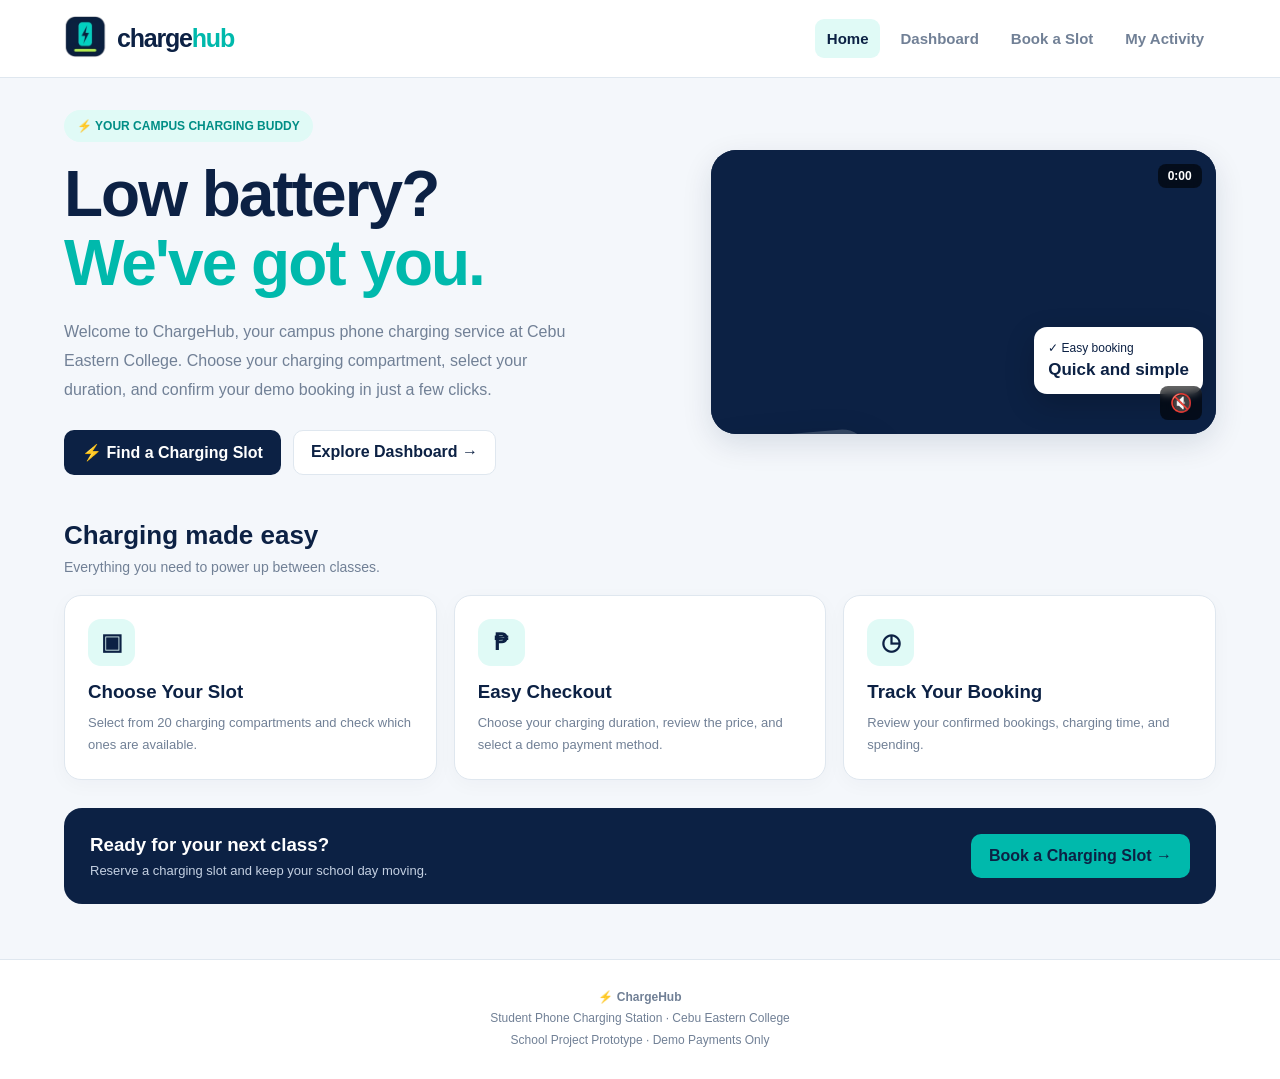
==== index.html @ f7d7fe7c "Update index.html" ====
<!DOCTYPE html>
<html lang="en">
<head>
<meta charset="UTF-8">
<meta name="viewport" content="width=device-width, initial-scale=1.0">
<title>ChargeHub | CEC</title>
<link rel="icon" type="img/png" href="charghub-logo.png">
<link rel="stylesheet" href="style.css">

</head>

<body>


<audio id="joyfulMusic" loop preload="auto">
    <source src="" type="audio/mp3">
 
</audio>

<header>
    <div class="brand">
        <div class="logo-icon">
             <img src="chargehub-logo-final-removebg-preview.png" alt="ChargeHub logo" class="logo-img">
        </div>
        <div class="brand-name">charge<span>hub</span></div>
    </div>

    <nav>
        <button class="active" onclick="showPage('home', this)">Home</button>
        <button onclick="showPage('dashboard', this)">Dashboard</button>
        <button onclick="showPage('booking', this)">Book a Slot</button>
        <button onclick="showPage('history', this)">My Activity</button>
    </nav>
</header>

<main>

<!-- HOME PAGE -->

<section id="home" class="page active">
    <div class="hero">
        <div>
            <div class="eyebrow">⚡ YOUR CAMPUS CHARGING BUDDY</div>

            <h1>Low battery?<br><span>We've got you.</span></h1>

            <p>
                Welcome to ChargeHub, your campus phone charging service
                at Cebu Eastern College. Choose your charging compartment,
                select your duration, and confirm your demo booking
                in just a few clicks.
            </p>

            <div class="hero-actions">
                <button class="primary" onclick="showPage('booking')">
                    ⚡ Find a Charging Slot
                </button>

                <button class="secondary" onclick="showPage('dashboard')">
                    Explore Dashboard →
                </button>
            </div>
        </div>

        <div class="hero-art hero-video">
            <video id="chargeHubAd"
             autoplay
             muted
             loop
             playsinline
             preload="metadata">
            <source src="chargehub-ads.mp4"
                type="video/mp4">
                Your browser does not support video.
            </video>

            <!-- Upper Right Timer -->
            <div class="ad-timer" id="adTimer">0:00</div>

            <!-- Ad Style Lower-Right Mute/Unmute Control Only -->
            <div class="ad-mute-container">
                <button type="button" id="musicToggle" aria-label="Mute or Unmute">
                🔇
                </button>
            </div>

            <div class="phone">
                <div class="phone-top">
                    <span>9:41</span>
                    <span>● ● ●</span>
                </div>

                <div class="battery">
                    <div class="battery-fill"></div>
                    <div class="bolt">ϟ</div>
                </div>

                <strong>78%</strong>
                <small>Powering your day</small>
            </div>

            <div class="float-card float-two">
                ✓ Easy booking
                <strong>Quick and simple</strong>
            </div>
        </div>
    </div>

    <div class="section-heading">
        <h2>Charging made easy</h2>
        <p>Everything you need to power up between classes.</p>
    </div>

    <div class="cards">
        <div class="card">
            <div class="card-icon">▣</div>
            <h3>Choose Your Slot</h3>
            <p>Select from 20 charging compartments and check which ones are available.</p>
        </div>

        <div class="card">
            <div class="card-icon">₱</div>
            <h3>Easy Checkout</h3>
            <p>Choose your charging duration, review the price, and select a demo payment method.</p>
        </div>

        <div class="card">
            <div class="card-icon">◷</div>
            <h3>Track Your Booking</h3>
            <p>Review your confirmed bookings, charging time, and spending.</p>
        </div>
    </div>

    <div class="promo">
        <div>
            <h3>Ready for your next class?</h3>
            <p>Reserve a charging slot and keep your school day moving.</p>
        </div>

        <button class="primary" onclick="showPage('booking')">
            Book a Charging Slot →
        </button>
    </div>
</section>

<!-- DASHBOARD -->

<section id="dashboard" class="page">
    <div class="page-heading">
        <div>
            <h1>Student Dashboard</h1>
            <p>Welcome to ChargeHub! Manage your campus charging sessions here.</p>
        </div>

        <button class="primary" onclick="showPage('booking')">
            ⚡ Book a Slot
        </button>
    </div>

    <div class="promo" style="margin-top:0;margin-bottom:25px">
        <div>
            <h2>Keep your phone powered up!</h2>
            <p>Choose an available charging compartment and book your session.</p>
        </div>

        <button class="primary" onclick="showPage('booking')">
            Find a Slot →
        </button>
    </div>

    <div class="stats">
        <div class="stat">
            <div class="stat-label">Total Bookings</div>
            <div class="stat-number" id="statBookings">0</div>
            <div class="stat-note">Your confirmed sessions</div>
        </div>

        <div class="stat">
            <div class="stat-label">Total Charging Time</div>
            <div class="stat-number" id="statTime">0 min</div>
            <div class="stat-note">Across your bookings</div>
        </div>

        <div class="stat">
            <div class="stat-label">Total Spending</div>
            <div class="stat-number" id="statSpent">₱0</div>
            <div class="stat-note">Transactions</div>
        </div>

        <div class="stat">
            <div class="stat-label">Available Slots</div>
            <div class="stat-number" id="statAvailable">20/20</div>
            <div class="stat-note">Charging station status</div>
        </div>
    </div>

    <div class="dashboard-grid">
        <div class="panel">
            <div class="panel-heading">
                <h3>Charging Station Overview</h3>
                <span>CEC · 20 Compartments</span>
            </div>

            <p style="font-size:12px;color:var(--muted);margin-bottom:16px">
                Select an available compartment to start a booking.
            </p>

            <div class="slots" id="dashboardSlots"></div>

            <p class="notice">
                Turquoise indicates your selected slot. Orange indicates a slot already booked in this demo.
            </p>

            <button class="primary full"
                    style="margin-top:18px"
                    onclick="showPage('booking')">
                Choose a Charging Slot →
            </button>
        </div>

        <div>
            <div class="panel">
                <div class="panel-heading">
                    <h3>Recent Activity</h3>
                    <button class="secondary" onclick="showPage('history')">
                        View All
                    </button>
                </div>

                <div id="recentActivity"></div>
            </div>

            <div class="panel">
                <div class="panel-heading">
                    <h3>Quick Actions</h3>
                </div>

                <button class="primary full" onclick="showPage('booking')">
                    ⚡ Book a Charging Slot
                </button>

                <button class="secondary full"
                        style="margin-top:10px"
                        onclick="showPage('history')">
                    ◷ View Booking History
                </button>

                <div style="margin-top:20px;padding:15px;background:var(--turquoise-light);border-radius:12px">
                    <strong style="font-size:13px">Charging Rates</strong>
                    <p style="font-size:12px;line-height:1.8;margin-top:8px">
                        30 minutes — ₱10<br>
                        1 hour — ₱20<br>
                        2 hours — ₱30
                    </p>
                </div>

                <p class="notice">
                    All payments are demonstrations only. No real money is collected.
                </p>
            </div>
        </div>
    </div>
</section>

<!-- BOOKING PAGE -->

<section id="booking" class="page">
    <div class="page-heading">
        <div>
            <h1>Book a Charging Slot ⚡</h1>
            <p>Choose one of the 20 compartments and your preferred duration.</p>
        </div>

        <button class="secondary" onclick="showPage('dashboard')">
            ← Dashboard
        </button>
    </div>

    <div class="dashboard-grid">
        <div class="panel">
            <div class="panel-heading">
                <h3>Charging Compartments</h3>
                <span id="bookingSlotCount">20 available</span>
            </div>

            <div class="slots" id="bookingSlots"></div>

            <p class="notice">
                Turquoise means selected. Orange means already booked.
                Select any available compartment to continue.
            </p>
        </div>

        <div class="panel">
            <div class="panel-heading">
                <h3>Your Booking</h3>
                <span class="pill">Review</span>
            </div>

            <div class="form-field">
                <label for="bookingSlot">Selected Compartment</label>
                <select id="bookingSlot" onchange="selectSlot(this.value)"></select>
            </div>

            <div class="form-field">
                <label for="bookingDuration">Charging Duration</label>
                <select id="bookingDuration" onchange="updatePrice()">
                    <option value="30">30 minutes - ₱10</option>
                    <option value="60" selected>1 hour - ₱20</option>
                    <option value="120">2 hours - ₱30</option>
                </select>
            </div>

            <div class="form-field">
                <label for="bookingPayment">Payment Method</label>
                <select id="bookingPayment">
                    <option>GCash</option>
                    <option>Maya</option>
                    <option>Pay at Station/ Cash</option>
                </select>
            </div>

            <div class="price-line">
                <span>Total Price</span>
                <strong id="bookingPrice">₱20</strong>
            </div>

            <button class="primary full" id="confirmButton"
                    onclick="confirmBooking()">
                Confirm Booking →
            </button>

            <p class="notice">
                This is a school project prototype. No real payment or actual hardware reservation is processed.
            </p>
        </div>
    </div>
</section>

<!-- MY ACTIVITY -->

<section id="history" class="page">
    <div class="page-heading">
        <div>
            <h1>My Activity</h1>
            <p>Review your ChargeHub booking history.</p>
        </div>

        <button class="primary" onclick="showPage('booking')">
            + Book Again
        </button>
    </div>

    <div class="panel">
        <div class="panel-heading">
            <h3>Session History</h3>
            <span id="historyCount">0 bookings</span>
        </div>

        <div class="history-row history-header">
            <span>SESSION</span>
            <span>DATE</span>
            <span>AMOUNT</span>
            <span>STATUS</span>
        </div>

        <div id="historyRows"></div>

        <p class="notice">
            Bookings are stored only while this page remains open. Refreshing the page resets the demo.
        </p>
    </div>
</section>

</main>

<footer>
    <strong>⚡ ChargeHub</strong><br>
    Student Phone Charging Station · Cebu Eastern College<br>
    School Project Prototype · Demo Payments Only
</footer>

<div class="toast" id="toast" role="status" aria-live="polite"></div>

<script>
/* PRICING */

const TOTAL_SLOTS = 20;

const prices = {
    30: 10,
    60: 20,
    120: 30
};

let selectedSlot = "CH-01";
let occupied = new Set();
let bookings = [];
let toastTimer;

/* NAVIGATION */

function showPage(page, button) {
    document.querySelectorAll(".page").forEach(section => {
        section.classList.remove("active");
    });

    document.getElementById(page).classList.add("active");

    document.querySelectorAll("nav button").forEach(item => {
        item.classList.remove("active");
    });

    if (button) {
        button.classList.add("active");
    } else {
        const navButton = [...document.querySelectorAll("nav button")]
            .find(item => {
                const text = item.textContent.trim().toLowerCase();

                return (
                    (page === "home" && text === "home") ||
                    (page === "dashboard" && text === "dashboard") ||
                    (page === "booking" && text === "book a slot") ||
                    (page === "history" && text === "my activity")
                );
            });

        if (navButton) navButton.classList.add("active");
    }

    renderData();

    window.scrollTo({
        top: 0,
        behavior: "smooth"
    });
}

/* NOTIFICATION */

function notify(message) {
    const toast = document.getElementById("toast");

    toast.textContent = message;
    toast.classList.add("show");

    clearTimeout(toastTimer);

    toastTimer = setTimeout(() => {
        toast.classList.remove("show");
    }, 3000);
}

/* SLOT FUNCTIONS */

function getSlotId(number) {
    return "CH-" + String(number).padStart(2, "0");
}

function renderSlots(containerId) {
    const container = document.getElementById(containerId);
    container.innerHTML = "";

    for (let i = 1; i <= TOTAL_SLOTS; i++) {
        const id = getSlotId(i);
        const busy = occupied.has(id);

        const button = document.createElement("button");
        button.type = "button";
        button.className = "slot";

        if (busy) {
            button.classList.add("busy");
        } else if (id === selectedSlot) {
            button.classList.add("selected");
        } else {
            button.classList.add("available");
        }

        button.disabled = busy;

        button.innerHTML = `
            <span style="font-size:22px">▣</span>
            <strong>${id}</strong>
            <small>
                <span class="dot">●</span>
                ${busy ? "Occupied" : "Available"}
            </small>
        `;

        if (!busy) {
            button.addEventListener("click", () => selectSlot(id));
        }

        container.appendChild(button);
    }
}

function updateSlotOptions() {
    const select = document.getElementById("bookingSlot");
    select.innerHTML = "";

    for (let i = 1; i <= TOTAL_SLOTS; i++) {
        const id = getSlotId(i);

        if (!occupied.has(id)) {
            const option = document.createElement("option");
            option.value = id;
            option.textContent = id + " - Available";
            select.appendChild(option);
        }
    }

    if (selectedSlot && !occupied.has(selectedSlot)) {
        select.value = selectedSlot;
    } else if (select.options.length > 0) {
        select.selectedIndex = 0;
    }

    const available = TOTAL_SLOTS - occupied.size;

    document.getElementById("bookingSlotCount").textContent =
        available + (available === 1 ? " available" : " available");

    const confirmButton = document.getElementById("confirmButton");

    confirmButton.disabled = available === 0;
    confirmButton.textContent = available === 0
        ? "No Slots Available"
        : "Confirm Booking →";

    if (available === 0) {
        document.getElementById("bookingSlotCount").textContent =
            "No slots available";
    }
}

function selectSlot(id) {
    if (!id || occupied.has(id)) {
        notify("Please select an available charging slot.");
        return;
    }

    selectedSlot = id;

    updateSlotOptions();
    renderSlots("dashboardSlots");
    renderSlots("bookingSlots");
}

/* PRICE UPDATE */

function updatePrice() {
    const duration = Number(
        document.getElementById("bookingDuration").value
    );

    document.getElementById("bookingPrice").textContent =
        "₱" + prices[duration];
}

/* BOOKING CONFIRMATION */

function confirmBooking() {
    const slot = document.getElementById("bookingSlot").value;
    const duration = Number(
        document.getElementById("bookingDuration").value
    );

    const payment = document.getElementById("bookingPayment").value;
    const amount = prices[duration];

    if (!slot) {
        notify("No available slots. Please try again later.");
        return;
    }

    if (occupied.has(slot)) {
        notify("This slot has already been booked. Choose another.");
        updateSlotOptions();
        renderSlots("bookingSlots");
        return;
    }

    const durationNames = {
        30: "30 minutes",
        60: "1 hour",
        120: "2 hours"
    };

    const booking = {
        id: Date.now(),
        slot: slot,
        duration: durationNames[duration],
        minutes: duration,
        amount: amount,
        payment: payment,
        date: new Date().toLocaleString(),
        status: "Confirmed"
    };

    bookings.unshift(booking);
    occupied.add(slot);

    selectedSlot = "";

    for (let i = 1; i <= TOTAL_SLOTS; i++) {
        const id = getSlotId(i);

        if (!occupied.has(id)) {
            selectedSlot = id;
            break;
        }
    }

    updateSlotOptions();
    renderSlots("dashboardSlots");
    renderSlots("bookingSlots");
    renderData();

    showPage("history");

    notify(
        "Booking confirmed for " + slot +
        "! Demo payment only."
    );
}

/* DASHBOARD AND HISTORY */

function renderData() {
    const totalSpent = bookings.reduce(
        (sum, booking) => sum + booking.amount, 0
    );

    const totalMinutes = bookings.reduce(
        (sum, booking) => sum + booking.minutes, 0
    );

    document.getElementById("statBookings").textContent =
        bookings.length;

    document.getElementById("statTime").textContent =
        totalMinutes >= 60
            ? Math.floor(totalMinutes / 60) + " hr " +
              (totalMinutes % 60) + " min"
            : totalMinutes + " min";

    document.getElementById("statSpent").textContent =
        "₱" + totalSpent;

    document.getElementById("statAvailable").textContent =
        (TOTAL_SLOTS - occupied.size) + "/" + TOTAL_SLOTS;

    const recent = document.getElementById("recentActivity");

    if (bookings.length === 0) {
        recent.innerHTML = `
            <p style="color:var(--muted);font-size:13px;line-height:1.7">
                No bookings yet. Book your first charging slot to see your activity here.
            </p>
        `;
    } else {
        recent.innerHTML = bookings.slice(0, 4).map(booking => `
            <div class="activity">
                <div class="activity-icon">⚡</div>

                <div class="activity-info">
                    <strong>${booking.slot} · ${booking.duration}</strong>
                    <small>${booking.date}</small>
                </div>

                <div class="activity-price">₱${booking.amount}</div>
            </div>
        `).join("");
    }

    document.getElementById("historyCount").textContent =
        bookings.length +
        (bookings.length === 1 ? " booking" : " bookings");

    const rows = document.getElementById("historyRows");

    if (bookings.length === 0) {
        rows.innerHTML = `
            <p style="padding:22px 0;color:var(--muted)">
                No bookings yet. Your confirmed bookings will appear here.
            </p>
        `;
    } else {
        rows.innerHTML = bookings.map(booking => `
            <div class="history-row">
                <span>
                    <strong>${booking.slot}</strong><br>
                    <small style="color:var(--muted)">
                        ${booking.duration}
                    </small>
                </span>

                <span>${booking.date}</span>

                <span><strong>₱${booking.amount}</strong></span>

                <span>
                    <span class="pill">${booking.status}</span>
                </span>
            </div>
        `).join("");
    }
}

/* INITIALIZE WEBSITE */

updateSlotOptions();
renderSlots("dashboardSlots");
renderSlots("bookingSlots");
updatePrice();
renderData();

/* AD MUTE & TIMER LOGIC */

const adVideo = document.getElementById("chargeHubAd");
const joyfulMusic = document.getElementById("joyfulMusic");
const musicToggle = document.getElementById("musicToggle");
const adTimer = document.getElementById("adTimer");

if (adVideo && joyfulMusic && musicToggle && adTimer) {
    joyfulMusic.muted = true;
    joyfulMusic.volume = 0.40;

    joyfulMusic.play().catch(() => {});

    function formatTime(seconds) {
        if (!Number.isFinite(seconds)) return "0:00";
        const mins = Math.floor(seconds / 60);
        const secs = Math.floor(seconds % 60);
        return `${mins}:${String(secs).padStart(2, "0")}`;
    }

    function updateAdTime() {
        adTimer.textContent = formatTime(adVideo.currentTime);
    }

    function updateVolumeIcon() {
        if (joyfulMusic.muted || joyfulMusic.volume === 0) {
            musicToggle.textContent = "🔇";
            musicToggle.setAttribute("aria-label", "Turn sound on");
        } else {
            musicToggle.textContent = "🔊";
            musicToggle.setAttribute("aria-label", "Mute sound");
        }
    }

    musicToggle.addEventListener("click", () => {
        if (joyfulMusic.muted) {
            joyfulMusic.muted = false;
            joyfulMusic.play().catch(() => {});
        } else {
            joyfulMusic.muted = true;
        }
        updateVolumeIcon();
    });

    adVideo.addEventListener("timeupdate", updateAdTime);
    updateAdTime();
    updateVolumeIcon();
}
</script>

</body>
</html>
---- style.css ----
:root {
    --navy: #0C2144;
    --navy-light: #14365C;
    --turquoise: #00B9AC;
    --turquoise-light: #E0FAF6;
    --lime: #C8F34A;
    --background: #F4F7FB;
    --white: #FFFFFF;
    --text: #0C2144;
    --muted: #718096;
    --border: #DFE7EF;
    --success: #168553;
    --orange: #D97736;
}

* {
    box-sizing: border-box;
    margin: 0;
    padding: 0;
    font-family: Arial, Helvetica, sans-serif;
}

body {
    background: var(--background);
    color: var(--text);
}

button, select {
    font: inherit;
}

button {
    cursor: pointer;
    border: none;
}

button:disabled {
    cursor: not-allowed;
    opacity: 0.65;
}

header {
    min-height: 76px;
    background: var(--white);
    border-bottom: 1px solid var(--border);
    display: flex;
    align-items: center;
    justify-content: space-between;
    gap: 20px;
    padding: 15px 5%;
    position: sticky;
    top: 0;
    z-index: 100;
}

.brand {
    display: flex;
    align-items: center;
    gap: 10px;
    white-space: nowrap;
}
.logo-img {
    width: 43px;
    height: 43px;
    border-radius: 13px;
    object-fit: cover;
    flex-shrink: 0;
}

.brand-name {
    font-size: 25px;
    font-weight: 900;
    letter-spacing: -1.2px;
    color: var(--navy);
}

.brand-name span {
    color: var(--turquoise);
}

nav {
    display: flex;
    align-items: center;
    gap: 8px;
    flex-wrap: wrap;
}

nav button {
    padding: 11px 12px;
    border-radius: 9px;
    color: var(--muted);
    background: transparent;
    font-family: "Roboto", Arial, sans-serif;
    font-size: 15px;
    font-weight: bold;
}

nav button:hover,
nav button.active {
    color: var(--navy);
    background: var(--turquoise-light);
}

.primary {
    background: var(--navy);
    color: white;
    padding: 13px 18px;
    border-radius: 10px;
    font-weight: bold;
    transition: 0.2s;
}

.primary:hover {
    background: var(--navy-light);
    transform: translateY(-1px);
}

.secondary {
    background: white;
    color: var(--navy);
    border: 1px solid var(--border);
    padding: 12px 17px;
    border-radius: 10px;
    font-weight: bold;
}

.secondary:hover {
    background: var(--turquoise-light);
}

main {
    max-width: 1200px;
    margin: auto;
    padding: 32px 24px 55px;
}

.page {
    display: none;
}

.page.active {
    display: block;
}

/* HOME PAGE */

.hero {
    display: grid;
    grid-template-columns: 1.1fr 0.9fr;
    align-items: center;
    gap: 30px;
    margin-bottom: 45px;
}

.eyebrow {
    display: inline-block;
    padding: 9px 13px;
    border-radius: 30px;
    background: var(--turquoise-light);
    color: #008E86;
    font-size: 12px;
    font-weight: bold;
    margin-bottom: 18px;
}

.hero h1 {
    font-size: clamp(40px, 5vw, 64px);
    line-height: 1.08;
    letter-spacing: -2px;
    margin-bottom: 20px;
    color: var(--navy);
}

.hero h1 span {
    color: var(--turquoise);
}

.hero p {
    color: var(--muted);
    line-height: 1.8;
    font-size: 16px;
    max-width: 520px;
}

.hero-actions {
    display: flex;
    gap: 12px;
    flex-wrap: wrap;
    margin-top: 25px;
}



/* Homepage advertisement video container */
.hero-art.hero-video {
    position: relative;
    width: 100%;
    min-width: 0;
    height: auto;
    min-height: 0;
    aspect-ratio: 16 / 9;
    background: var(--navy);
    border-radius: 25px;
    overflow: hidden;
    box-shadow: 0 10px 30px rgba(12, 33, 68, 0.12);
}

/* Advertisement video */
.hero-video video {
    display: block;
    width: 100%;
    height: 100%;
    object-fit: contain;
    background: var(--navy);
}

/* Upper-Right Ad Timer Style */
.ad-timer {
    position: absolute;
    top: 14px;
    right: 14px;
    z-index: 10;
    background: rgba(0, 0, 0, 0.6);
    color: white;
    padding: 5px 10px;
    border-radius: 8px;
    font-size: 12px;
    font-weight: bold;
    backdrop-filter: blur(4px);
}

/* Lower-Right Mute/Unmute Ad Button */
.ad-mute-container {
    position: absolute;
    right: 14px;
    bottom: 14px;
    z-index: 10;
    background: rgba(0, 0, 0, 0.6);
    padding: 6px 10px;
    border-radius: 8px;
    display: flex;
    align-items: center;
    justify-content: center;
    backdrop-filter: blur(4px);
    transition: background 0.2s;
}

.ad-mute-container:hover {
    background: rgba(0, 0, 0, 0.8);
}

.ad-mute-container button {
    border: none;
    background: transparent;
    color: white;
    font-size: 18px;
    cursor: pointer;
    display: grid;
    place-items: center;
}

/* Remove decorative circles from old illustration */
.hero-video::before,
.hero-video::after {
    display: none;
}

.hero-art::before {
    content: "";
    position: absolute;
    width: 250px;
    height: 250px;
    border-radius: 50%;
    background: #00B9AC24;
    top: -80px;
    right: -50px;
}

.hero-art::after {
    content: "";
    position: absolute;
    width: 180px;
    height: 180px;
    border-radius: 50%;
    background: #C8F34A18;
    bottom: -80px;
    left: -40px;
}

.phone {
    position: relative;
    z-index: 1;
    width: 170px;
    height: 285px;
    background: #07152C;
    border: 6px solid #344661;
    border-radius: 29px;
    padding: 15px;
    color: white;
    box-shadow: 0 20px 40px #0004;
    transform: rotate(-5deg);
}

.phone-top {
    display: flex;
    justify-content: space-between;
    font-size: 10px;
    color: #C9D5E8;
}

.battery {
    width: 76px;
    height: 125px;
    border: 4px solid var(--lime);
    border-radius: 12px;
    margin: 27px auto 17px;
    position: relative;
    overflow: hidden;
    display: flex;
    align-items: flex-end;
}

.battery-fill {
    width: 100%;
    height: 76%;
    background: linear-gradient(var(--lime), var(--turquoise));
}

.bolt {
    position: absolute;
    inset: 0;
    display: grid;
    place-items: center;
    color: var(--navy);
    font-size: 40px;
    font-weight: bold;
}

.phone strong {
    display: block;
    text-align: center;
    font-size: 25px;
}

.phone small {
    display: block;
    text-align: center;
    color: #AAB9D0;
    margin-top: 5px;
}

.float-card {
    position: absolute;
    z-index: 2;
    background: white;
    color: var(--navy);
    border-radius: 13px;
    padding: 14px;
    box-shadow: 0 10px 30px #0003;
    font-size: 12px;
}

.float-card strong {
    display: block;
    font-size: 17px;
    margin-top: 5px;
}

.float-one {
    top: 45px;
    left: 15px;
}

.float-two {
    right: 13px;
    bottom: 40px;
}

.section-heading {
    margin: 32px 0 20px;
}

.section-heading h2 {
    font-size: 26px;
    margin-bottom: 8px;
}

.section-heading p {
    color: var(--muted);
    font-size: 14px;
}

.cards {
    display: grid;
    grid-template-columns: repeat(3, 1fr);
    gap: 17px;
}

.card {
    background: white;
    border: 1px solid var(--border);
    border-radius: 17px;
    padding: 23px;
    box-shadow: 0 5px 20px #0C214408;
}

.card-icon {
    width: 47px;
    height: 47px;
    background: var(--turquoise-light);
    color: var(--navy);
    display: grid;
    place-items: center;
    border-radius: 13px;
    font-size: 23px;
    font-weight: bold;
}

.card h3 {
    margin: 15px 0 9px;
    color: var(--navy);
}

.card p {
    font-size: 13px;
    color: var(--muted);
    line-height: 1.7;
}

.promo {
    background: var(--navy);
    color: white;
    padding: 26px;
    margin-top: 28px;
    border-radius: 18px;
    display: flex;
    justify-content: space-between;
    align-items: center;
    gap: 20px;
}

.promo p {
    color: #C4D0E2;
    font-size: 13px;
    margin-top: 7px;
}

.promo .primary {
    background: var(--turquoise);
    color: var(--navy);
}

/* HEADINGS AND DASHBOARD */

.page-heading {
    display: flex;
    align-items: center;
    justify-content: space-between;
    gap: 15px;
    margin-bottom: 25px;
}

.page-heading h1 {
    font-size: 30px;
    margin-bottom: 8px;
}

.page-heading p {
    color: var(--muted);
    font-size: 14px;
}

.stats {
    display: grid;
    grid-template-columns: repeat(4, 1fr);
    gap: 15px;
    margin-bottom: 23px;
}

.stat {
    background: white;
    padding: 20px;
    border: 1px solid var(--border);
    border-radius: 16px;
}

.stat-label {
    color: var(--muted);
    font-size: 12px;
}

.stat-number {
    color: var(--navy);
    font-size: 28px;
    font-weight: 900;
    margin-top: 12px;
    overflow-wrap: anywhere;
}

.stat-note {
    color: #008E86;
    font-size: 11px;
    margin-top: 8px;
}

.dashboard-grid {
    display: grid;
    grid-template-columns: 1.2fr 0.8fr;
    gap: 18px;
    align-items: start;
}

.panel {
    background: white;
    border: 1px solid var(--border);
    border-radius: 17px;
    padding: 22px;
    margin-bottom: 18px;
    min-width: 0;
}

.panel-heading {
    display: flex;
    align-items: center;
    justify-content: space-between;
    gap: 10px;
    margin-bottom: 17px;
}

.panel-heading h3 {
    font-size: 16px;
}

.panel-heading > span {
    font-size: 12px;
    color: var(--muted);
}

/* 20 CHARGING SLOTS */

.slots {
    display: grid;
    grid-template-columns: repeat(4, 1fr);
    gap: 10px;
}

.slot {
    background: #F3F6FA;
    color: var(--navy);
    border: 1px solid var(--border);
    border-radius: 12px;
    padding: 15px 6px;
    text-align: center;
    line-height: 1.7;
    min-width: 0;
}

.slot strong {
    display: block;
    font-size: 13px;
}

.slot small {
    display: block;
    font-size: 10px;
    color: var(--muted);
}

.slot .dot {
    color: var(--success);
}

.slot.selected {
    background: var(--turquoise-light);
    border: 2px solid var(--turquoise);
}

.slot.busy {
    background: #FFF4EB;
    border-color: #F2D0B6;
}

.slot.busy .dot {
    color: var(--orange);
}

.slot.available:hover {
    border-color: var(--turquoise);
    background: var(--turquoise-light);
}

.notice {
    color: var(--muted);
    font-size: 11px;
    line-height: 1.6;
    margin-top: 14px;
}

/* BOOKING FORM */

.form-field {
    margin-bottom: 17px;
}

.form-field label {
    display: block;
    font-size: 12px;
    font-weight: bold;
    margin-bottom: 8px;
}

.form-field select {
    width: 100%;
    padding: 13px;
    border: 1px solid var(--border);
    background: #F7F9FC;
    color: var(--navy);
    border-radius: 9px;
    outline: none;
}

.form-field select:focus {
    border-color: var(--turquoise);
}

.price-line {
    display: flex;
    align-items: center;
    justify-content: space-between;
    padding: 18px 0;
    border-top: 1px solid var(--border);
}

.price-line strong {
    font-size: 24px;
    color: var(--navy);
}

.full {
    width: 100%;
}

.pill {
    display: inline-block;
    background: var(--turquoise-light);
    color: #008E86;
    border-radius: 30px;
    padding: 5px 9px;
    font-size: 10px;
    font-weight: bold;
}

/* ACTIVITY */

.activity {
    display: flex;
    align-items: center;
    gap: 12px;
    padding: 14px 0;
    border-bottom: 1px solid var(--border);
}

.activity:last-child {
    border-bottom: none;
}

.activity-icon {
    width: 40px;
    height: 40px;
    display: grid;
    place-items: center;
    background: var(--turquoise-light);
    border-radius: 12px;
    flex-shrink: 0;
}

.activity-info {
    flex: 1;
    min-width: 0;
}

.activity-info strong {
    display: block;
    font-size: 13px;
}

.activity-info small {
    display: block;
    color: var(--muted);
    font-size: 11px;
    margin-top: 5px;
    overflow-wrap: anywhere;
}

.activity-price {
    font-size: 13px;
    font-weight: bold;
    white-space: nowrap;
}

/* HISTORY */

.history-row {
    display: grid;
    grid-template-columns: 1.3fr 1.2fr 0.6fr 0.7fr;
    gap: 10px;
    align-items: center;
    padding: 15px 0;
    border-bottom: 1px solid var(--border);
    font-size: 12px;
    overflow-wrap: anywhere;
}

.history-row:last-child {
    border-bottom: none;
}

.history-header {
    color: var(--muted);
    font-weight: bold;
    font-size: 10px;
}

/* TOAST AND FOOTER */

.toast {
    position: fixed;
    left: 50%;
    bottom: 22px;
    transform: translate(-50%, 20px);
    background: var(--navy);
    color: white;
    padding: 15px 20px;
    border-radius: 11px;
    box-shadow: 0 8px 25px #0003;
    opacity: 0;
    pointer-events: none;
    transition: 0.25s;
    z-index: 500;
    max-width: 90%;
    font-size: 13px;
    text-align: center;
}

.toast.show {
    opacity: 1;
    transform: translate(-50%, 0);
}

footer {
    background: white;
    border-top: 1px solid var(--border);
    padding: 27px 15px;
    text-align: center;
    color: var(--muted);
    font-size: 12px;
    line-height: 1.8;
}

@media (max-width: 900px) {
    header {
        flex-wrap: wrap;
    }

    nav {
        order: 3;
        width: 100%;
    }

    .hero,
    .dashboard-grid {
        grid-template-columns: 1fr;
    }

    .stats {
        grid-template-columns: repeat(2, 1fr);
    }

    .hero-art {
        min-height: 330px;
    }
}

@media (max-width: 580px) {
    header {
        padding: 14px;
    }

    .brand-name {
        font-size: 22px;
    }

    nav {
        gap: 3px;
    }

    nav button {
        padding: 9px 7px;
        font-size: 11px;
    }

    main {
        padding: 22px 14px 40px;
    }

    .hero h1 {
        font-size: 43px;
    }

    .cards,
    .stats {
        grid-template-columns: 1fr;
    }

    .slots {
        grid-template-columns: repeat(2, 1fr);
    }

    .page-heading {
        align-items: flex-start;
        flex-direction: column;
    }

    .promo {
        align-items: flex-start;
        flex-direction: column;
    }

    .history-row {
        grid-template-columns: 1fr 1fr 0.7fr;
        font-size: 10px;
    }

    .history-row > :last-child {
        display: none;
    }

    .history-header > :last-child {
        display: none;
    }

    .panel {
        padding: 16px;
    }
}
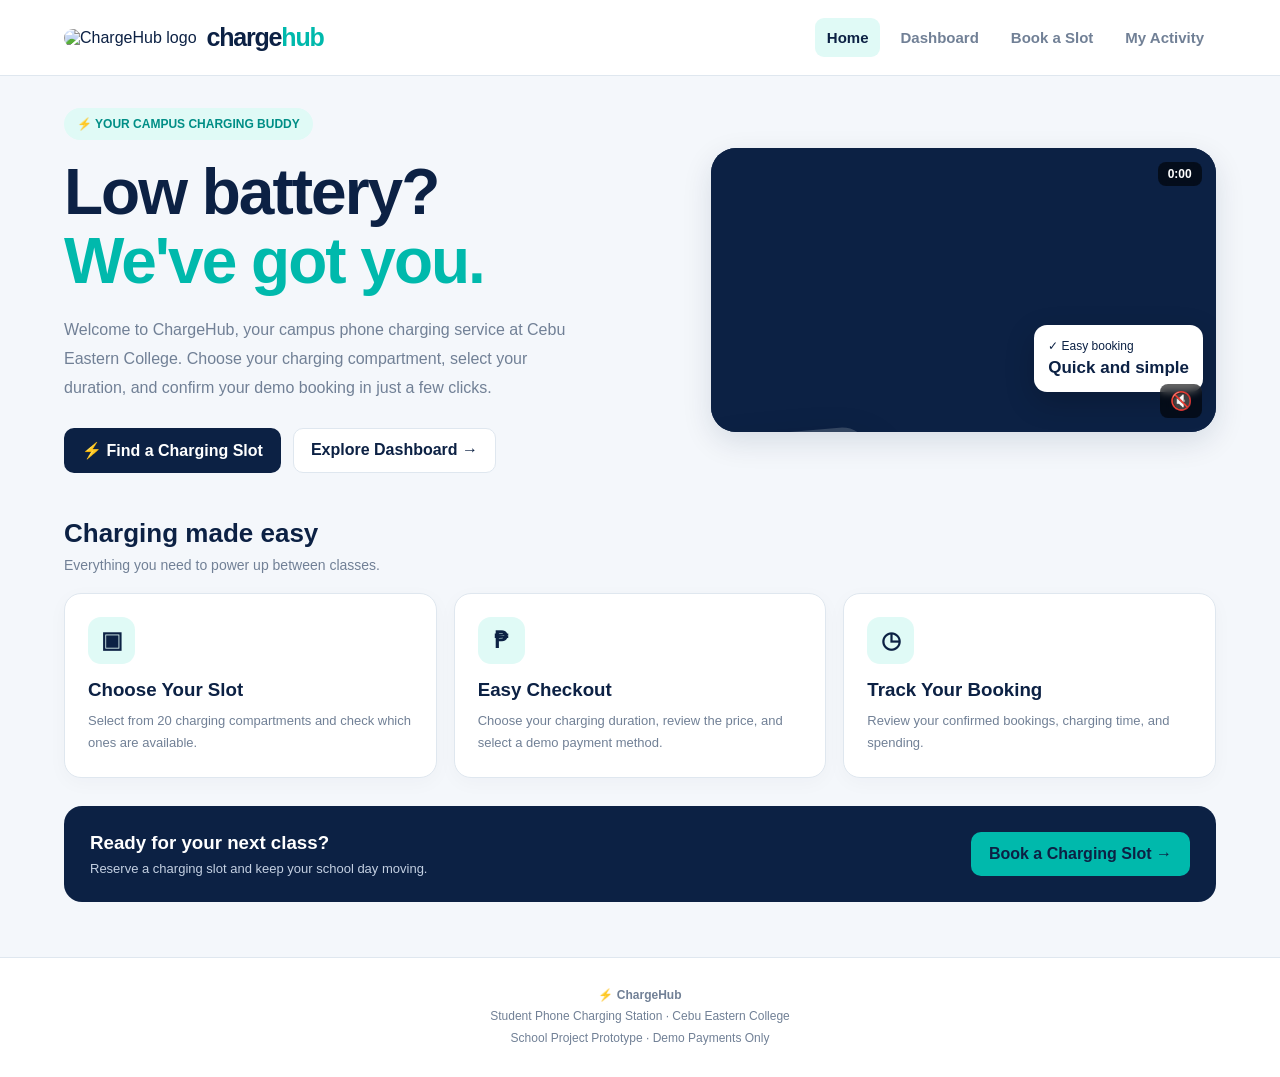
==== commit 9cdb5c75: "Update index.html" ====
--- a/index.html
+++ b/index.html
@@ -20,7 +20,7 @@
 <header>
     <div class="brand">
         <div class="logo-icon">
-             <img src="chargehub-logo-final-removebg-preview.png" alt="ChargeHub logo" class="logo-img">
+             <img src="chargehub-logo" alt="ChargeHub logo" class="logo-img">
         </div>
         <div class="brand-name">charge<span>hub</span></div>
     </div>
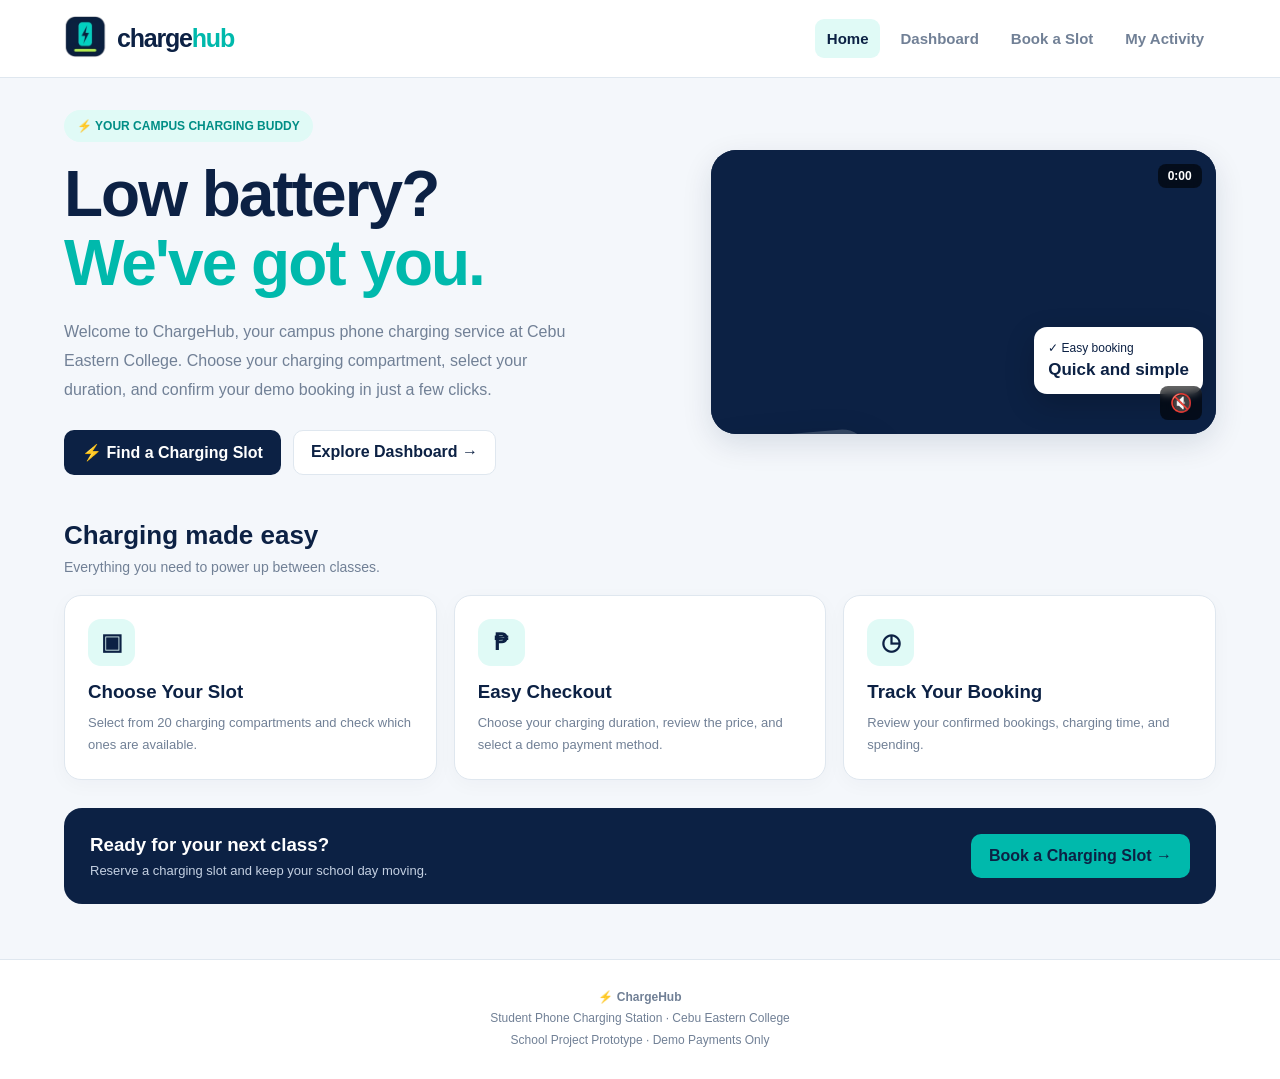
==== commit d56eac49: "Update index.html" ====
--- a/index.html
+++ b/index.html
@@ -20,7 +20,7 @@
 <header>
     <div class="brand">
         <div class="logo-icon">
-             <img src="chargehub-logo" alt="ChargeHub logo" class="logo-img">
+             <img src="chargehub-logo.png" alt="ChargeHub logo" class="logo-img">
         </div>
         <div class="brand-name">charge<span>hub</span></div>
     </div>
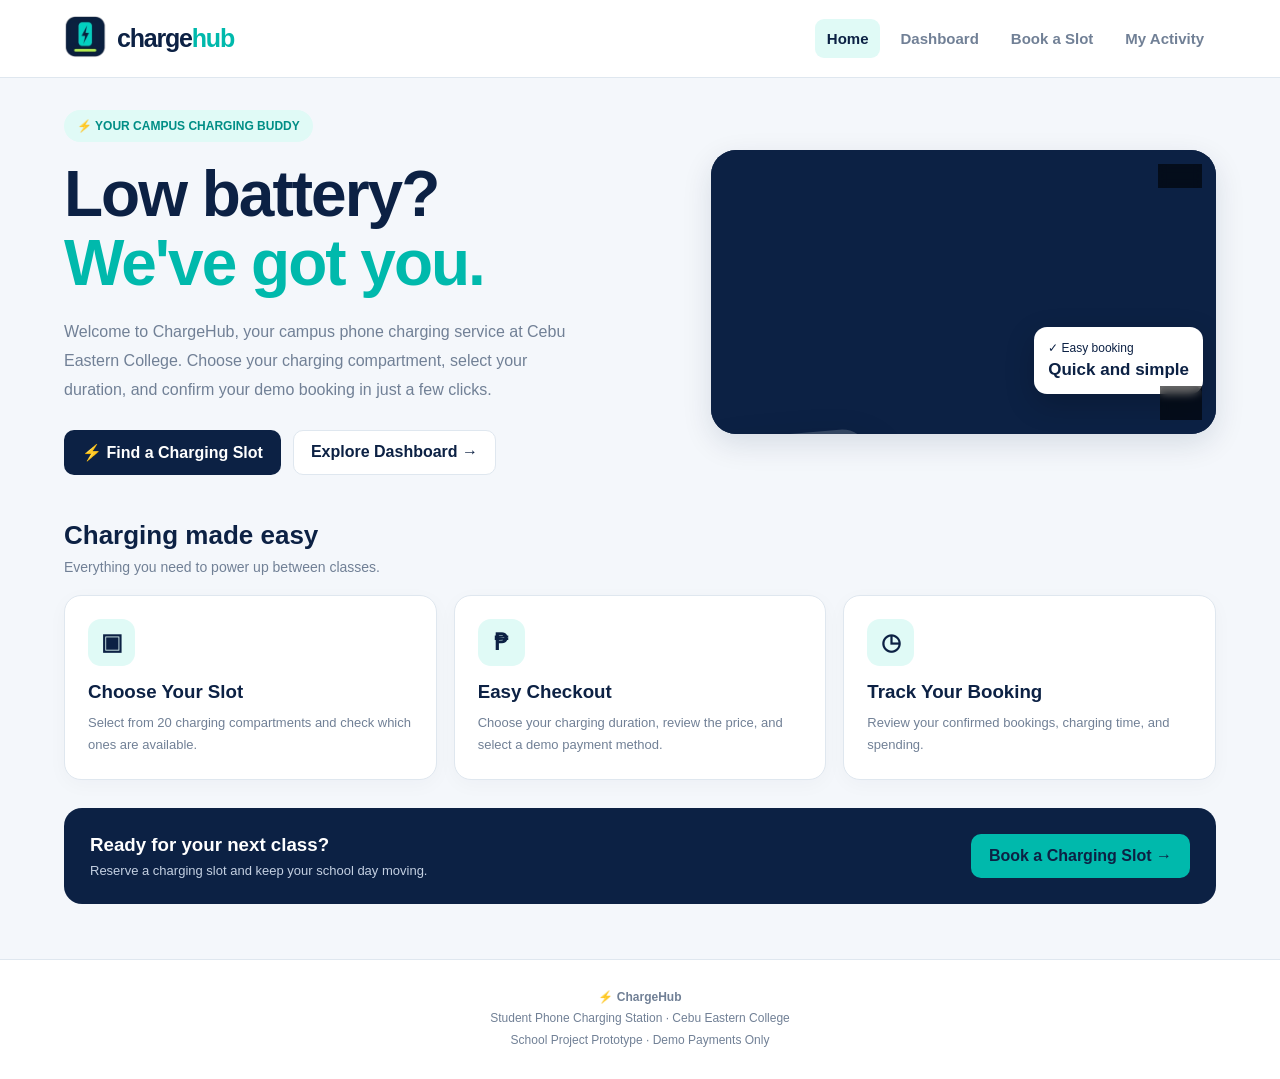
==== commit 6386fd63: "Update index.html" ====
--- a/index.html
+++ b/index.html
@@ -42,7 +42,7 @@
         <div>
             <div class="eyebrow">⚡ YOUR CAMPUS CHARGING BUDDY</div>
 
-            <h1>Low battery?<br><span>We've got you.</span></h1>
+         <h1><strong>Low battery?</strong><br><span><strong>We've got you.</strong></span></h1>
 
             <p>
                 Welcome to ChargeHub, your campus phone charging service
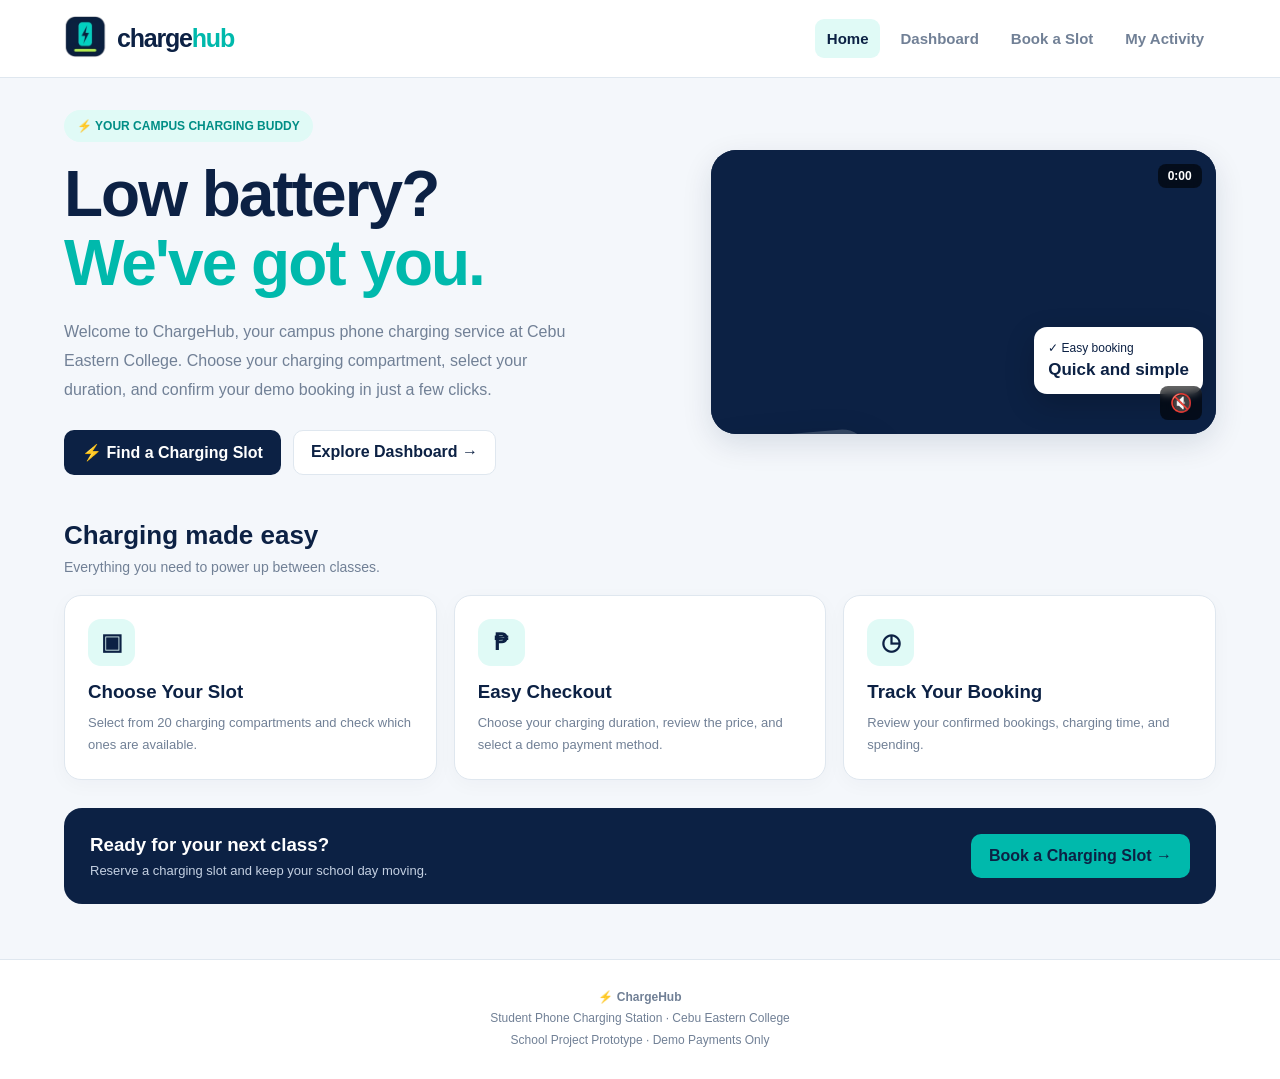
==== commit 54c5bfa1: "Update index.html" ====
--- a/index.html
+++ b/index.html
@@ -11,10 +11,10 @@
 
 <body>
 
-
+<!-- Joyful background audio element -->
 <audio id="joyfulMusic" loop preload="auto">
-    <source src="" type="audio/mp3">
- 
+    <source src="Chargehubbg.mp3" type="audio/mp3">
+
 </audio>
 
 <header>
@@ -42,7 +42,7 @@
         <div>
             <div class="eyebrow">⚡ YOUR CAMPUS CHARGING BUDDY</div>
 
-         <h1><strong>Low battery?</strong><br><span><strong>We've got you.</strong></span></h1>
+            <h1>Low battery?<br><span>We've got you.</span></h1>
 
             <p>
                 Welcome to ChargeHub, your campus phone charging service
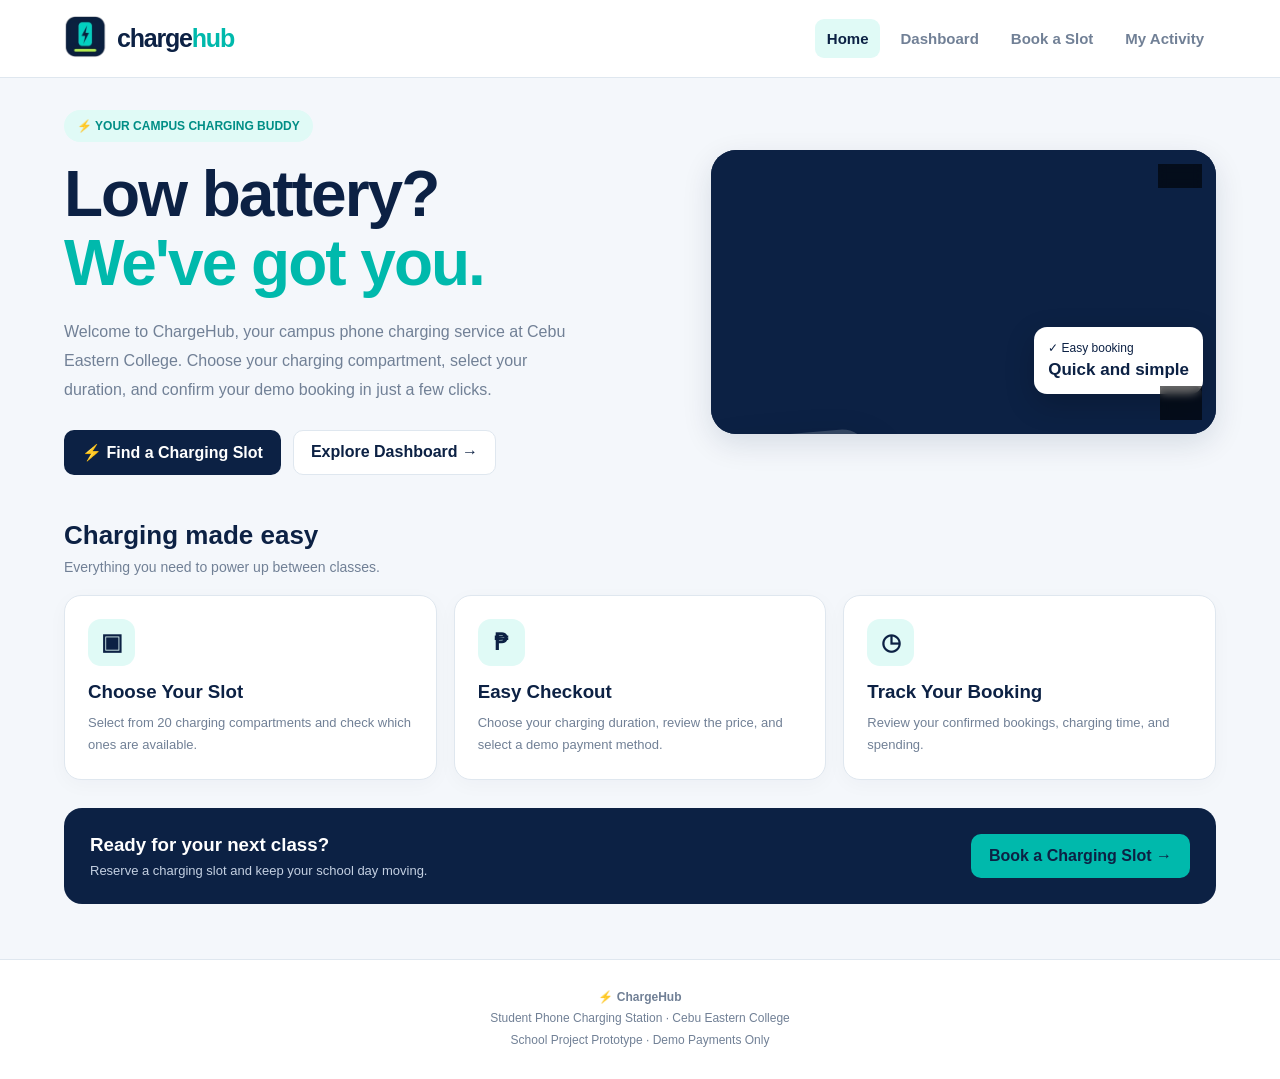
==== commit cd266fac: "Update index.html" ====
--- a/index.html
+++ b/index.html
@@ -42,8 +42,7 @@
         <div>
             <div class="eyebrow">⚡ YOUR CAMPUS CHARGING BUDDY</div>
 
-            <h1>Low battery?<br><span>We've got you.</span></h1>
-
+           <h1><strong>Low battery?<br><span>We've got you.</span></strong></h1>
             <p>
                 Welcome to ChargeHub, your campus phone charging service
                 at Cebu Eastern College. Choose your charging compartment,
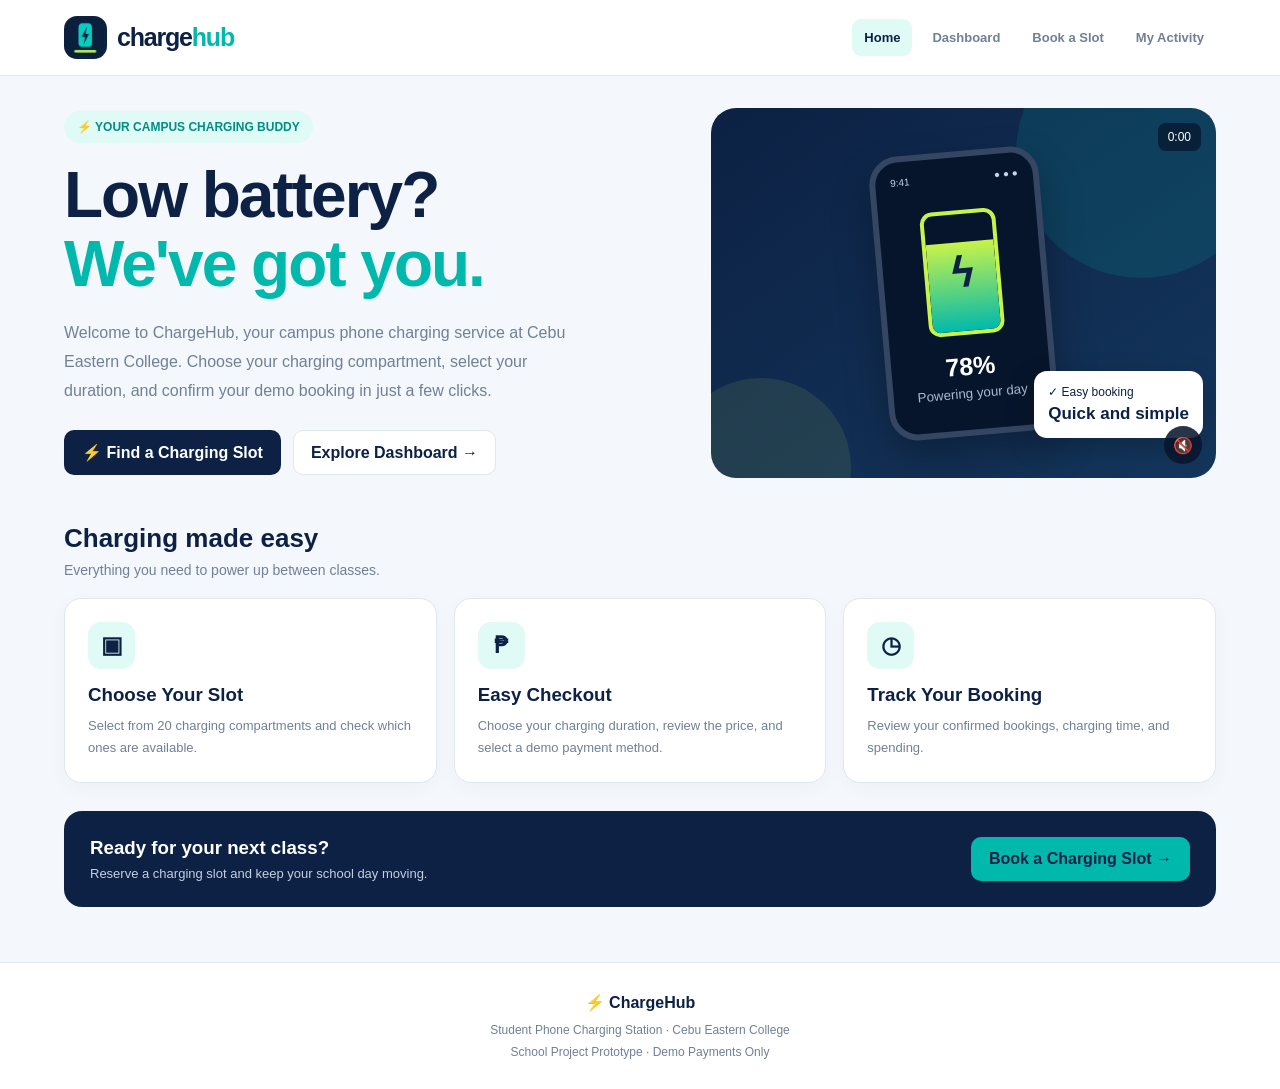
==== commit 54513b55: "updated index.html and main.py" ====
--- a/index.html
+++ b/index.html
@@ -1,771 +1,1152 @@
 <!DOCTYPE html>
 <html lang="en">
 <head>
-<meta charset="UTF-8">
-<meta name="viewport" content="width=device-width, initial-scale=1.0">
-<title>ChargeHub | CEC</title>
-<link rel="icon" type="img/png" href="charghub-logo.png">
-<link rel="stylesheet" href="style.css">
-
+    <meta charset="UTF-8">
+    <meta name="viewport" content="width=device-width, initial-scale=1.0">
+    <title>ChargeHub | CEC</title>
+
+    <link rel="icon" type="image/png" href="chargehub-logo.png">
+    <link rel="stylesheet" href="https://pyscript.net/releases/2024.1.1/core.css">
+    <script type="module" src="https://pyscript.net/releases/2024.1.1/core.js"></script>
+
+    <style>
+        :root {
+            --navy: #0C2144;
+            --navy-light: #14365C;
+            --turquoise: #00B9AC;
+            --turquoise-light: #E0FAF6;
+            --lime: #C8F34A;
+            --background: #F4F7FB;
+            --white: #FFFFFF;
+            --text: #0C2144;
+            --muted: #718096;
+            --border: #DFE7EF;
+            --success: #168553;
+            --orange: #D97736;
+        }
+
+        * {
+            box-sizing: border-box;
+            margin: 0;
+            padding: 0;
+            font-family: Arial, Helvetica, sans-serif;
+        }
+
+        body {
+            background: var(--background);
+            color: var(--text);
+        }
+
+        button, select {
+            font: inherit;
+        }
+
+        button {
+            cursor: pointer;
+            border: 0;
+        }
+
+        button:disabled {
+            cursor: not-allowed;
+            opacity: 0.65;
+        }
+
+        header {
+            min-height: 76px;
+            background: #fff;
+            border-bottom: 1px solid var(--border);
+            display: flex;
+            align-items: center;
+            justify-content: space-between;
+            gap: 20px;
+            padding: 15px 5%;
+            position: sticky;
+            top: 0;
+            z-index: 100;
+        }
+
+        .brand {
+            display: flex;
+            align-items: center;
+            gap: 10px;
+            white-space: nowrap;
+        }
+
+        .logo-icon {
+            width: 43px;
+            height: 43px;
+            border-radius: 13px;
+            background: var(--navy);
+            display: grid;
+            place-items: center;
+            flex-shrink: 0;
+            overflow: hidden;
+        }
+
+        .logo-img {
+            width: 100%;
+            height: 100%;
+            object-fit: contain;
+        }
+
+        .brand-name {
+            font-size: 25px;
+            font-weight: 900;
+            letter-spacing: -1.2px;
+            color: var(--navy);
+        }
+
+        .brand-name span {
+            color: var(--turquoise);
+        }
+
+        nav {
+            display: flex;
+            align-items: center;
+            gap: 8px;
+            flex-wrap: wrap;
+        }
+
+        nav button {
+            padding: 11px 12px;
+            border-radius: 9px;
+            color: var(--muted);
+            background: transparent;
+            font-size: 13px;
+            font-weight: bold;
+        }
+
+        nav button:hover,
+        nav button.active {
+            color: var(--navy);
+            background: var(--turquoise-light);
+        }
+
+        .primary {
+            background: var(--navy);
+            color: #fff;
+            padding: 13px 18px;
+            border-radius: 10px;
+            font-weight: bold;
+            transition: 0.2s;
+        }
+
+        .primary:hover {
+            background: var(--navy-light);
+            transform: translateY(-1px);
+        }
+
+        .secondary {
+            background: #fff;
+            color: var(--navy);
+            border: 1px solid var(--border);
+            padding: 12px 17px;
+            border-radius: 10px;
+            font-weight: bold;
+        }
+
+        .secondary:hover {
+            background: var(--turquoise-light);
+        }
+
+        main {
+            max-width: 1200px;
+            margin: auto;
+            padding: 32px 24px 55px;
+        }
+
+        .page {
+            display: none;
+        }
+
+        .page.active {
+            display: block;
+        }
+
+        .hero {
+            display: grid;
+            grid-template-columns: 1.1fr 0.9fr;
+            align-items: center;
+            gap: 30px;
+            margin-bottom: 45px;
+        }
+
+        .eyebrow {
+            display: inline-block;
+            padding: 9px 13px;
+            border-radius: 30px;
+            background: var(--turquoise-light);
+            color: #008E86;
+            font-size: 12px;
+            font-weight: bold;
+            margin-bottom: 18px;
+        }
+
+        .hero h1 {
+            font-size: clamp(40px, 5vw, 64px);
+            line-height: 1.08;
+            letter-spacing: -2px;
+            margin-bottom: 20px;
+            color: var(--navy);
+        }
+
+        .hero h1 span {
+            color: var(--turquoise);
+        }
+
+        .hero p {
+            color: var(--muted);
+            line-height: 1.8;
+            font-size: 16px;
+            max-width: 520px;
+        }
+
+        .hero-actions {
+            display: flex;
+            gap: 12px;
+            flex-wrap: wrap;
+            margin-top: 25px;
+        }
+
+        .hero-art {
+            min-height: 370px;
+            background: linear-gradient(145deg, var(--navy), var(--navy-light));
+            border-radius: 25px;
+            position: relative;
+            overflow: hidden;
+            display: grid;
+            place-items: center;
+        }
+
+        .hero-art::before {
+            content: "";
+            position: absolute;
+            width: 250px;
+            height: 250px;
+            border-radius: 50%;
+            background: #00B9AC24;
+            top: -80px;
+            right: -50px;
+        }
+
+        .hero-art::after {
+            content: "";
+            position: absolute;
+            width: 180px;
+            height: 180px;
+            border-radius: 50%;
+            background: #C8F34A18;
+            bottom: -80px;
+            left: -40px;
+        }
+
+        .hero-video video {
+            position: absolute;
+            width: 100%;
+            height: 100%;
+            object-fit: cover;
+            inset: 0;
+            z-index: 0;
+        }
+
+        .ad-timer {
+            position: absolute;
+            right: 15px;
+            top: 15px;
+            background: #07152Cbb;
+            color: white;
+            padding: 7px 10px;
+            border-radius: 8px;
+            font-size: 12px;
+            z-index: 3;
+        }
+
+        .ad-mute-container {
+            position: absolute;
+            bottom: 14px;
+            right: 14px;
+            z-index: 4;
+        }
+
+        #musicToggle {
+            border: 0;
+            border-radius: 50%;
+            background: #07152Cdd;
+            color: white;
+            width: 38px;
+            height: 38px;
+        }
+
+        .phone {
+            position: relative;
+            z-index: 1;
+            width: 170px;
+            height: 285px;
+            background: #07152C;
+            border: 6px solid #344661;
+            border-radius: 29px;
+            padding: 15px;
+            color: #fff;
+            box-shadow: 0 20px 40px #0004;
+            transform: rotate(-5deg);
+        }
+
+        .phone-top {
+            display: flex;
+            justify-content: space-between;
+            font-size: 10px;
+            color: #C9D5E8;
+        }
+
+        .battery {
+            width: 76px;
+            height: 125px;
+            border: 4px solid var(--lime);
+            border-radius: 12px;
+            margin: 27px auto 17px;
+            position: relative;
+            overflow: hidden;
+            display: flex;
+            align-items: flex-end;
+        }
+
+        .battery-fill {
+            width: 100%;
+            height: 76%;
+            background: linear-gradient(var(--lime), var(--turquoise));
+        }
+
+        .bolt {
+            position: absolute;
+            inset: 0;
+            display: grid;
+            place-items: center;
+            color: var(--navy);
+            font-size: 40px;
+            font-weight: bold;
+        }
+
+        .phone strong {
+            display: block;
+            text-align: center;
+            font-size: 25px;
+        }
+
+        .phone small {
+            display: block;
+            text-align: center;
+            color: #AAB9D0;
+            margin-top: 5px;
+        }
+
+        .float-card {
+            position: absolute;
+            z-index: 2;
+            background: #fff;
+            color: var(--navy);
+            border-radius: 13px;
+            padding: 14px;
+            box-shadow: 0 10px 30px #0003;
+            font-size: 12px;
+        }
+
+        .float-card strong {
+            display: block;
+            font-size: 17px;
+            margin-top: 5px;
+        }
+
+        .float-two {
+            right: 13px;
+            bottom: 40px;
+        }
+
+        .section-heading {
+            margin: 32px 0 20px;
+        }
+
+        .section-heading h2 {
+            font-size: 26px;
+            margin-bottom: 8px;
+        }
+
+        .section-heading p {
+            color: var(--muted);
+            font-size: 14px;
+        }
+
+        .cards {
+            display: grid;
+            grid-template-columns: repeat(3, 1fr);
+            gap: 17px;
+        }
+
+        .card {
+            background: #fff;
+            border: 1px solid var(--border);
+            border-radius: 17px;
+            padding: 23px;
+            box-shadow: 0 5px 20px #0C214408;
+        }
+
+        .card-icon {
+            width: 47px;
+            height: 47px;
+            background: var(--turquoise-light);
+            color: var(--navy);
+            display: grid;
+            place-items: center;
+            border-radius: 13px;
+            font-size: 23px;
+            font-weight: bold;
+        }
+
+        .card h3 {
+            margin: 15px 0 9px;
+            color: var(--navy);
+        }
+
+        .card p {
+            font-size: 13px;
+            color: var(--muted);
+            line-height: 1.7;
+        }
+
+        .promo {
+            background: var(--navy);
+            color: #fff;
+            padding: 26px;
+            margin-top: 28px;
+            border-radius: 18px;
+            display: flex;
+            justify-content: space-between;
+            align-items: center;
+            gap: 20px;
+        }
+
+        .promo p {
+            color: #C4D0E2;
+            font-size: 13px;
+            margin-top: 7px;
+        }
+
+        .promo .primary {
+            background: var(--turquoise);
+            color: var(--navy);
+        }
+
+        .page-heading {
+            display: flex;
+            align-items: center;
+            justify-content: space-between;
+            gap: 15px;
+            margin-bottom: 25px;
+        }
+
+        .page-heading h1 {
+            font-size: 30px;
+            margin-bottom: 8px;
+        }
+
+        .page-heading p {
+            color: var(--muted);
+            font-size: 14px;
+        }
+
+        .stats {
+            display: grid;
+            grid-template-columns: repeat(4, 1fr);
+            gap: 15px;
+            margin-bottom: 23px;
+        }
+
+        .stat {
+            background: #fff;
+            padding: 20px;
+            border: 1px solid var(--border);
+            border-radius: 16px;
+        }
+
+        .stat-label {
+            color: var(--muted);
+            font-size: 12px;
+        }
+
+        .stat-number {
+            color: var(--navy);
+            font-size: 28px;
+            font-weight: 900;
+            margin-top: 12px;
+            overflow-wrap: anywhere;
+        }
+
+        .stat-note {
+            color: #008E86;
+            font-size: 11px;
+            margin-top: 8px;
+        }
+
+        .dashboard-grid {
+            display: grid;
+            grid-template-columns: 1.2fr 0.8fr;
+            gap: 18px;
+            align-items: start;
+        }
+
+        .panel {
+            background: #fff;
+            border: 1px solid var(--border);
+            border-radius: 17px;
+            padding: 22px;
+            margin-bottom: 18px;
+            min-width: 0;
+        }
+
+        .panel-heading {
+            display: flex;
+            align-items: center;
+            justify-content: space-between;
+            gap: 10px;
+            margin-bottom: 17px;
+        }
+
+        .panel-heading h3 {
+            font-size: 16px;
+        }
+
+        .slots {
+            display: grid;
+            grid-template-columns: repeat(4, minmax(0, 1fr));
+            gap: 10px;
+        }
+
+        .slot {
+            border: 1px solid var(--border);
+            border-radius: 12px;
+            padding: 12px 6px;
+            display: flex;
+            flex-direction: column;
+            align-items: center;
+            gap: 6px;
+            background: #fff;
+            color: var(--navy);
+            min-width: 0;
+        }
+
+        .slot small {
+            font-size: 10px;
+            color: var(--muted);
+        }
+
+        .slot .dot {
+            color: var(--success);
+        }
+
+        .slot.available:hover {
+            border-color: var(--turquoise);
+            background: var(--turquoise-light);
+        }
+
+        .slot.selected {
+            background: var(--turquoise-light);
+            border: 2px solid var(--turquoise);
+        }
+
+        .slot.busy {
+            background: #FFF2E8;
+            border-color: #F1C7A8;
+            color: #A4511B;
+        }
+
+        .slot.busy .dot {
+            color: var(--orange);
+        }
+
+        .notice {
+            font-size: 11px;
+            color: var(--muted);
+            line-height: 1.7;
+            margin-top: 15px;
+        }
+
+        .full {
+            width: 100%;
+        }
+
+        .activity {
+            display: flex;
+            align-items: center;
+            gap: 12px;
+            padding: 13px 0;
+            border-bottom: 1px solid var(--border);
+        }
+
+        .activity:last-child {
+            border-bottom: 0;
+        }
+
+        .activity-icon {
+            width: 38px;
+            height: 38px;
+            border-radius: 11px;
+            background: var(--turquoise-light);
+            display: grid;
+            place-items: center;
+        }
+
+        .activity-info {
+            flex: 1;
+            min-width: 0;
+        }
+
+        .activity-info strong {
+            display: block;
+            font-size: 12px;
+        }
+
+        .activity-info small {
+            display: block;
+            color: var(--muted);
+            font-size: 10px;
+            margin-top: 5px;
+        }
+
+        .activity-price {
+            font-size: 13px;
+            font-weight: bold;
+            white-space: nowrap;
+        }
+
+        .form-field {
+            margin: 18px 0;
+        }
+
+        .form-field label {
+            display: block;
+            font-size: 13px;
+            font-weight: bold;
+            margin-bottom: 8px;
+        }
+
+        .form-field select {
+            width: 100%;
+            padding: 13px;
+            border: 1px solid var(--border);
+            border-radius: 10px;
+            background: white;
+            color: var(--navy);
+        }
+
+        .price-line {
+            display: flex;
+            justify-content: space-between;
+            align-items: center;
+            padding: 17px 0;
+            margin: 15px 0;
+            border-top: 1px solid var(--border);
+            font-size: 14px;
+        }
+
+        .price-line strong {
+            font-size: 25px;
+            color: var(--navy);
+        }
+
+        .pill {
+            display: inline-block;
+            background: var(--turquoise-light);
+            color: #007E76;
+            padding: 6px 9px;
+            border-radius: 20px;
+            font-size: 10px;
+            font-weight: bold;
+        }
+
+        .history-row {
+            display: grid;
+            grid-template-columns: 1.2fr 1.4fr 0.7fr 0.7fr;
+            gap: 12px;
+            align-items: center;
+            padding: 15px 0;
+            border-bottom: 1px solid var(--border);
+            font-size: 12px;
+            overflow-wrap: anywhere;
+        }
+
+        .history-header {
+            font-size: 10px;
+            color: var(--muted);
+            font-weight: bold;
+        }
+
+        footer {
+            text-align: center;
+            padding: 25px;
+            color: var(--muted);
+            font-size: 12px;
+            line-height: 1.9;
+            border-top: 1px solid var(--border);
+            background: #fff;
+        }
+
+        footer strong {
+            color: var(--navy);
+            font-size: 16px;
+        }
+
+        .toast {
+            position: fixed;
+            bottom: 22px;
+            left: 50%;
+            transform: translate(-50%, 20px);
+            background: var(--navy);
+            color: #fff;
+            padding: 14px 20px;
+            border-radius: 12px;
+            box-shadow: 0 10px 30px #0002;
+            opacity: 0;
+            pointer-events: none;
+            transition: 0.25s;
+            z-index: 500;
+            font-size: 13px;
+            max-width: 90%;
+            text-align: center;
+        }
+
+        .toast.show {
+            opacity: 1;
+            transform: translate(-50%, 0);
+        }
+
+        @media (max-width: 900px) {
+            header {
+                align-items: flex-start;
+                flex-direction: column;
+            }
+
+            .hero {
+                grid-template-columns: 1fr;
+            }
+
+            .stats {
+                grid-template-columns: repeat(2, 1fr);
+            }
+
+            .dashboard-grid {
+                grid-template-columns: 1fr;
+            }
+        }
+
+        @media (max-width: 600px) {
+            main {
+                padding: 22px 14px 40px;
+            }
+
+            .cards {
+                grid-template-columns: 1fr;
+            }
+
+            .promo,
+            .page-heading {
+                align-items: flex-start;
+                flex-direction: column;
+            }
+
+            .slots {
+                grid-template-columns: repeat(3, minmax(0, 1fr));
+            }
+
+            .history-row {
+                grid-template-columns: 1fr 1fr;
+                gap: 8px;
+            }
+
+            .history-header {
+                display: none;
+            }
+
+            .hero h1 {
+                font-size: 42px;
+            }
+
+            nav {
+                gap: 4px;
+            }
+
+            nav button {
+                padding: 9px;
+                font-size: 12px;
+            }
+        }
+    </style>
 </head>
 
 <body>
-
-<!-- Joyful background audio element -->
-<audio id="joyfulMusic" loop preload="auto">
-    <source src="Chargehubbg.mp3" type="audio/mp3">
-
-</audio>
-
-<header>
-    <div class="brand">
-        <div class="logo-icon">
-             <img src="chargehub-logo.png" alt="ChargeHub logo" class="logo-img">
+    <audio id="joyfulMusic" loop preload="auto">
+        <source src="Chargehubbg.mp3" type="audio/mp3">
+    </audio>
+
+    <header>
+        <div class="brand">
+            <div class="logo-icon">
+                <img src="chargehub-logo.png" alt="ChargeHub logo" class="logo-img">
+            </div>
+
+            <div class="brand-name">charge<span>hub</span></div>
         </div>
-        <div class="brand-name">charge<span>hub</span></div>
-    </div>
-
-    <nav>
-        <button class="active" onclick="showPage('home', this)">Home</button>
-        <button onclick="showPage('dashboard', this)">Dashboard</button>
-        <button onclick="showPage('booking', this)">Book a Slot</button>
-        <button onclick="showPage('history', this)">My Activity</button>
-    </nav>
-</header>
-
-<main>
-
-<!-- HOME PAGE -->
-
-<section id="home" class="page active">
-    <div class="hero">
-        <div>
-            <div class="eyebrow">⚡ YOUR CAMPUS CHARGING BUDDY</div>
-
-           <h1><strong>Low battery?<br><span>We've got you.</span></strong></h1>
-            <p>
-                Welcome to ChargeHub, your campus phone charging service
-                at Cebu Eastern College. Choose your charging compartment,
-                select your duration, and confirm your demo booking
-                in just a few clicks.
-            </p>
-
-            <div class="hero-actions">
-                <button class="primary" onclick="showPage('booking')">
-                    ⚡ Find a Charging Slot
+
+        <nav>
+            <button class="active" data-page="home">Home</button>
+            <button data-page="dashboard">Dashboard</button>
+            <button data-page="booking">Book a Slot</button>
+            <button data-page="history">My Activity</button>
+        </nav>
+    </header>
+
+    <main>
+        <!-- HOME PAGE -->
+        <section id="home" class="page active">
+            <div class="hero">
+                <div>
+                    <div class="eyebrow">⚡ YOUR CAMPUS CHARGING BUDDY</div>
+
+                    <h1>
+                        Low battery?<br>
+                        <span>We've got you.</span>
+                    </h1>
+
+                    <p>
+                        Welcome to ChargeHub, your campus phone charging
+                        service at Cebu Eastern College. Choose your charging
+                        compartment, select your duration, and confirm your
+                        demo booking in just a few clicks.
+                    </p>
+
+                    <div class="hero-actions">
+                        <button class="primary" data-action="booking">
+                            ⚡ Find a Charging Slot
+                        </button>
+
+                        <button class="secondary" data-action="dashboard">
+                            Explore Dashboard →
+                        </button>
+                    </div>
+                </div>
+
+                <div class="hero-art hero-video">
+                    <video id="chargeHubAd" autoplay muted loop playsinline preload="metadata">
+                        <source src="chargehub-ads.mp4" type="video/mp4">
+                        Your browser does not support video.
+                    </video>
+
+                    <div class="ad-timer" id="adTimer">0:00</div>
+
+                    <div class="ad-mute-container">
+                        <button type="button" id="musicToggle" aria-label="Turn sound on">
+                            🔇
+                        </button>
+                    </div>
+
+                    <div class="phone">
+                        <div class="phone-top">
+                            <span>9:41</span>
+                            <span>● ● ●</span>
+                        </div>
+
+                        <div class="battery">
+                            <div class="battery-fill"></div>
+                            <div class="bolt">ϟ</div>
+                        </div>
+
+                        <strong>78%</strong>
+                        <small>Powering your day</small>
+                    </div>
+
+                    <div class="float-card float-two">
+                        ✓ Easy booking
+                        <strong>Quick and simple</strong>
+                    </div>
+                </div>
+            </div>
+
+            <div class="section-heading">
+                <h2>Charging made easy</h2>
+                <p>Everything you need to power up between classes.</p>
+            </div>
+
+            <div class="cards">
+                <div class="card">
+                    <div class="card-icon">▣</div>
+                    <h3>Choose Your Slot</h3>
+                    <p>
+                        Select from 20 charging compartments and check which
+                        ones are available.
+                    </p>
+                </div>
+
+                <div class="card">
+                    <div class="card-icon">₱</div>
+                    <h3>Easy Checkout</h3>
+                    <p>
+                        Choose your charging duration, review the price, and
+                        select a demo payment method.
+                    </p>
+                </div>
+
+                <div class="card">
+                    <div class="card-icon">◷</div>
+                    <h3>Track Your Booking</h3>
+                    <p>
+                        Review your confirmed bookings, charging time,
+                        and spending.
+                    </p>
+                </div>
+            </div>
+
+            <div class="promo">
+                <div>
+                    <h3>Ready for your next class?</h3>
+                    <p>Reserve a charging slot and keep your school day moving.</p>
+                </div>
+
+                <button class="primary" data-action="booking">
+                    Book a Charging Slot →
                 </button>
-
-                <button class="secondary" onclick="showPage('dashboard')">
-                    Explore Dashboard →
+            </div>
+        </section>
+
+        <!-- DASHBOARD PAGE -->
+        <section id="dashboard" class="page">
+            <div class="page-heading">
+                <div>
+                    <h1>Student Dashboard</h1>
+                    <p>Welcome to ChargeHub! Manage your campus charging sessions here.</p>
+                </div>
+
+                <button class="primary" data-action="booking">
+                    ⚡ Book a Slot
                 </button>
             </div>
-        </div>
-
-        <div class="hero-art hero-video">
-            <video id="chargeHubAd"
-             autoplay
-             muted
-             loop
-             playsinline
-             preload="metadata">
-            <source src="chargehub-ads.mp4"
-                type="video/mp4">
-                Your browser does not support video.
-            </video>
-
-            <!-- Upper Right Timer -->
-            <div class="ad-timer" id="adTimer">0:00</div>
-
-            <!-- Ad Style Lower-Right Mute/Unmute Control Only -->
-            <div class="ad-mute-container">
-                <button type="button" id="musicToggle" aria-label="Mute or Unmute">
-                🔇
+
+            <div class="promo" style="margin-top:0; margin-bottom:25px">
+                <div>
+                    <h2>Keep your phone powered up!</h2>
+                    <p>Choose an available charging compartment and book your session.</p>
+                </div>
+
+                <button class="primary" data-action="booking">
+                    Find a Slot →
                 </button>
             </div>
 
-            <div class="phone">
-                <div class="phone-top">
-                    <span>9:41</span>
-                    <span>● ● ●</span>
-                </div>
-
-                <div class="battery">
-                    <div class="battery-fill"></div>
-                    <div class="bolt">ϟ</div>
-                </div>
-
-                <strong>78%</strong>
-                <small>Powering your day</small>
-            </div>
-
-            <div class="float-card float-two">
-                ✓ Easy booking
-                <strong>Quick and simple</strong>
-            </div>
-        </div>
-    </div>
-
-    <div class="section-heading">
-        <h2>Charging made easy</h2>
-        <p>Everything you need to power up between classes.</p>
-    </div>
-
-    <div class="cards">
-        <div class="card">
-            <div class="card-icon">▣</div>
-            <h3>Choose Your Slot</h3>
-            <p>Select from 20 charging compartments and check which ones are available.</p>
-        </div>
-
-        <div class="card">
-            <div class="card-icon">₱</div>
-            <h3>Easy Checkout</h3>
-            <p>Choose your charging duration, review the price, and select a demo payment method.</p>
-        </div>
-
-        <div class="card">
-            <div class="card-icon">◷</div>
-            <h3>Track Your Booking</h3>
-            <p>Review your confirmed bookings, charging time, and spending.</p>
-        </div>
-    </div>
-
-    <div class="promo">
-        <div>
-            <h3>Ready for your next class?</h3>
-            <p>Reserve a charging slot and keep your school day moving.</p>
-        </div>
-
-        <button class="primary" onclick="showPage('booking')">
-            Book a Charging Slot →
-        </button>
-    </div>
-</section>
-
-<!-- DASHBOARD -->
-
-<section id="dashboard" class="page">
-    <div class="page-heading">
-        <div>
-            <h1>Student Dashboard</h1>
-            <p>Welcome to ChargeHub! Manage your campus charging sessions here.</p>
-        </div>
-
-        <button class="primary" onclick="showPage('booking')">
-            ⚡ Book a Slot
-        </button>
-    </div>
-
-    <div class="promo" style="margin-top:0;margin-bottom:25px">
-        <div>
-            <h2>Keep your phone powered up!</h2>
-            <p>Choose an available charging compartment and book your session.</p>
-        </div>
-
-        <button class="primary" onclick="showPage('booking')">
-            Find a Slot →
-        </button>
-    </div>
-
-    <div class="stats">
-        <div class="stat">
-            <div class="stat-label">Total Bookings</div>
-            <div class="stat-number" id="statBookings">0</div>
-            <div class="stat-note">Your confirmed sessions</div>
-        </div>
-
-        <div class="stat">
-            <div class="stat-label">Total Charging Time</div>
-            <div class="stat-number" id="statTime">0 min</div>
-            <div class="stat-note">Across your bookings</div>
-        </div>
-
-        <div class="stat">
-            <div class="stat-label">Total Spending</div>
-            <div class="stat-number" id="statSpent">₱0</div>
-            <div class="stat-note">Transactions</div>
-        </div>
-
-        <div class="stat">
-            <div class="stat-label">Available Slots</div>
-            <div class="stat-number" id="statAvailable">20/20</div>
-            <div class="stat-note">Charging station status</div>
-        </div>
-    </div>
-
-    <div class="dashboard-grid">
-        <div class="panel">
-            <div class="panel-heading">
-                <h3>Charging Station Overview</h3>
-                <span>CEC · 20 Compartments</span>
-            </div>
-
-            <p style="font-size:12px;color:var(--muted);margin-bottom:16px">
-                Select an available compartment to start a booking.
-            </p>
-
-            <div class="slots" id="dashboardSlots"></div>
-
-            <p class="notice">
-                Turquoise indicates your selected slot. Orange indicates a slot already booked in this demo.
-            </p>
-
-            <button class="primary full"
-                    style="margin-top:18px"
-                    onclick="showPage('booking')">
-                Choose a Charging Slot →
-            </button>
-        </div>
-
-        <div>
+            <div class="stats">
+                <div class="stat">
+                    <div class="stat-label">Total Bookings</div>
+                    <div class="stat-number" id="statBookings">0</div>
+                    <div class="stat-note">Your confirmed sessions</div>
+                </div>
+
+                <div class="stat">
+                    <div class="stat-label">Total Charging Time</div>
+                    <div class="stat-number" id="statTime">0 min</div>
+                    <div class="stat-note">Across your bookings</div>
+                </div>
+
+                <div class="stat">
+                    <div class="stat-label">Total Spending</div>
+                    <div class="stat-number" id="statSpent">₱0</div>
+                    <div class="stat-note">Transactions</div>
+                </div>
+
+                <div class="stat">
+                    <div class="stat-label">Available Slots</div>
+                    <div class="stat-number" id="statAvailable">20/20</div>
+                    <div class="stat-note">Charging station status</div>
+                </div>
+            </div>
+
+            <div class="dashboard-grid">
+                <div class="panel">
+                    <div class="panel-heading">
+                        <h3>Charging Station Overview</h3>
+                        <span>CEC · 20 Compartments</span>
+                    </div>
+
+                    <p style="font-size:12px; color:var(--muted); margin-bottom:16px">
+                        Select an available compartment to start a booking.
+                    </p>
+
+                    <div class="slots" id="dashboardSlots"></div>
+
+                    <p class="notice">
+                        Turquoise indicates your selected slot. Orange indicates
+                        a slot already booked in this demo.
+                    </p>
+
+                    <button class="primary full" style="margin-top:18px" data-action="booking">
+                        Choose a Charging Slot →
+                    </button>
+                </div>
+
+                <div>
+                    <div class="panel">
+                        <div class="panel-heading">
+                            <h3>Recent Activity</h3>
+                            <button class="secondary" data-action="history">View All</button>
+                        </div>
+
+                        <div id="recentActivity"></div>
+                    </div>
+
+                    <div class="panel">
+                        <div class="panel-heading">
+                            <h3>Quick Actions</h3>
+                        </div>
+
+                        <button class="primary full" data-action="booking">
+                            ⚡ Book a Charging Slot
+                        </button>
+
+                        <button class="secondary full" style="margin-top:10px" data-action="history">
+                            ◷ View Booking History
+                        </button>
+
+                        <div style="margin-top:20px; padding:15px; background:var(--turquoise-light); border-radius:12px">
+                            <strong style="font-size:13px">Charging Rates</strong>
+                            <p style="font-size:12px; line-height:1.8; margin-top:8px">
+                                30 minutes — ₱10<br>
+                                1 hour — ₱20<br>
+                                2 hours — ₱30
+                            </p>
+                        </div>
+
+                        <p class="notice">
+                            All payments are demonstrations only. No real money is collected.
+                        </p>
+                    </div>
+                </div>
+            </div>
+        </section>
+
+        <!-- BOOKING PAGE -->
+        <section id="booking" class="page">
+            <div class="page-heading">
+                <div>
+                    <h1>Book a Charging Slot ⚡</h1>
+                    <p>Choose one of the 20 compartments and your preferred duration.</p>
+                </div>
+
+                <button class="secondary" data-action="dashboard">
+                    ← Dashboard
+                </button>
+            </div>
+
+            <div class="dashboard-grid">
+                <div class="panel">
+                    <div class="panel-heading">
+                        <h3>Charging Compartments</h3>
+                        <span id="bookingSlotCount">20 available</span>
+                    </div>
+
+                    <div class="slots" id="bookingSlots"></div>
+
+                    <p class="notice">
+                        Turquoise means selected. Orange means already booked.
+                        Select any available compartment to continue.
+                    </p>
+                </div>
+
+                <div class="panel">
+                    <div class="panel-heading">
+                        <h3>Your Booking</h3>
+                        <span class="pill">Review</span>
+                    </div>
+
+                    <div class="form-field">
+                        <label for="bookingSlot">Selected Compartment</label>
+                        <select id="bookingSlot"></select>
+                    </div>
+
+                    <div class="form-field">
+                        <label for="bookingDuration">Charging Duration</label>
+                        <select id="bookingDuration">
+                            <option value="30">30 minutes - ₱10</option>
+                            <option value="60" selected>1 hour - ₱20</option>
+                            <option value="120">2 hours - ₱30</option>
+                        </select>
+                    </div>
+
+                    <div class="form-field">
+                        <label for="bookingPayment">Payment Method</label>
+                        <select id="bookingPayment">
+                            <option>GCash</option>
+                            <option>Maya</option>
+                            <option>Pay at Station/ Cash</option>
+                        </select>
+                    </div>
+
+                    <div class="price-line">
+                        <span>Total Price</span>
+                        <strong id="bookingPrice">₱20</strong>
+                    </div>
+
+                    <button class="primary full" id="confirmButton" data-action="confirm-booking">
+                        Confirm Booking →
+                    </button>
+
+                    <p class="notice">
+                        This is a school project prototype. No real payment or
+                        actual hardware reservation is processed.
+                    </p>
+                </div>
+            </div>
+        </section>
+
+        <!-- ACTIVITY PAGE -->
+        <section id="history" class="page">
+            <div class="page-heading">
+                <div>
+                    <h1>My Activity</h1>
+                    <p>Review your ChargeHub booking history.</p>
+                </div>
+
+                <button class="primary" data-action="booking">
+                    + Book Again
+                </button>
+            </div>
+
             <div class="panel">
                 <div class="panel-heading">
-                    <h3>Recent Activity</h3>
-                    <button class="secondary" onclick="showPage('history')">
-                        View All
-                    </button>
-                </div>
-
-                <div id="recentActivity"></div>
-            </div>
-
-            <div class="panel">
-                <div class="panel-heading">
-                    <h3>Quick Actions</h3>
-                </div>
-
-                <button class="primary full" onclick="showPage('booking')">
-                    ⚡ Book a Charging Slot
-                </button>
-
-                <button class="secondary full"
-                        style="margin-top:10px"
-                        onclick="showPage('history')">
-                    ◷ View Booking History
-                </button>
-
-                <div style="margin-top:20px;padding:15px;background:var(--turquoise-light);border-radius:12px">
-                    <strong style="font-size:13px">Charging Rates</strong>
-                    <p style="font-size:12px;line-height:1.8;margin-top:8px">
-                        30 minutes — ₱10<br>
-                        1 hour — ₱20<br>
-                        2 hours — ₱30
-                    </p>
-                </div>
+                    <h3>Session History</h3>
+                    <span id="historyCount">0 bookings</span>
+                </div>
+
+                <div class="history-row history-header">
+                    <span>SESSION</span>
+                    <span>DATE</span>
+                    <span>AMOUNT</span>
+                    <span>STATUS</span>
+                </div>
+
+                <div id="historyRows"></div>
 
                 <p class="notice">
-                    All payments are demonstrations only. No real money is collected.
+                    Bookings are stored only while this page remains open.
+                    Refreshing the page resets the demo.
                 </p>
             </div>
-        </div>
-    </div>
-</section>
-
-<!-- BOOKING PAGE -->
-
-<section id="booking" class="page">
-    <div class="page-heading">
-        <div>
-            <h1>Book a Charging Slot ⚡</h1>
-            <p>Choose one of the 20 compartments and your preferred duration.</p>
-        </div>
-
-        <button class="secondary" onclick="showPage('dashboard')">
-            ← Dashboard
-        </button>
-    </div>
-
-    <div class="dashboard-grid">
-        <div class="panel">
-            <div class="panel-heading">
-                <h3>Charging Compartments</h3>
-                <span id="bookingSlotCount">20 available</span>
-            </div>
-
-            <div class="slots" id="bookingSlots"></div>
-
-            <p class="notice">
-                Turquoise means selected. Orange means already booked.
-                Select any available compartment to continue.
-            </p>
-        </div>
-
-        <div class="panel">
-            <div class="panel-heading">
-                <h3>Your Booking</h3>
-                <span class="pill">Review</span>
-            </div>
-
-            <div class="form-field">
-                <label for="bookingSlot">Selected Compartment</label>
-                <select id="bookingSlot" onchange="selectSlot(this.value)"></select>
-            </div>
-
-            <div class="form-field">
-                <label for="bookingDuration">Charging Duration</label>
-                <select id="bookingDuration" onchange="updatePrice()">
-                    <option value="30">30 minutes - ₱10</option>
-                    <option value="60" selected>1 hour - ₱20</option>
-                    <option value="120">2 hours - ₱30</option>
-                </select>
-            </div>
-
-            <div class="form-field">
-                <label for="bookingPayment">Payment Method</label>
-                <select id="bookingPayment">
-                    <option>GCash</option>
-                    <option>Maya</option>
-                    <option>Pay at Station/ Cash</option>
-                </select>
-            </div>
-
-            <div class="price-line">
-                <span>Total Price</span>
-                <strong id="bookingPrice">₱20</strong>
-            </div>
-
-            <button class="primary full" id="confirmButton"
-                    onclick="confirmBooking()">
-                Confirm Booking →
-            </button>
-
-            <p class="notice">
-                This is a school project prototype. No real payment or actual hardware reservation is processed.
-            </p>
-        </div>
-    </div>
-</section>
-
-<!-- MY ACTIVITY -->
-
-<section id="history" class="page">
-    <div class="page-heading">
-        <div>
-            <h1>My Activity</h1>
-            <p>Review your ChargeHub booking history.</p>
-        </div>
-
-        <button class="primary" onclick="showPage('booking')">
-            + Book Again
-        </button>
-    </div>
-
-    <div class="panel">
-        <div class="panel-heading">
-            <h3>Session History</h3>
-            <span id="historyCount">0 bookings</span>
-        </div>
-
-        <div class="history-row history-header">
-            <span>SESSION</span>
-            <span>DATE</span>
-            <span>AMOUNT</span>
-            <span>STATUS</span>
-        </div>
-
-        <div id="historyRows"></div>
-
-        <p class="notice">
-            Bookings are stored only while this page remains open. Refreshing the page resets the demo.
-        </p>
-    </div>
-</section>
-
-</main>
-
-<footer>
-    <strong>⚡ ChargeHub</strong><br>
-    Student Phone Charging Station · Cebu Eastern College<br>
-    School Project Prototype · Demo Payments Only
-</footer>
-
-<div class="toast" id="toast" role="status" aria-live="polite"></div>
-
-<script>
-/* PRICING */
-
-const TOTAL_SLOTS = 20;
-
-const prices = {
-    30: 10,
-    60: 20,
-    120: 30
-};
-
-let selectedSlot = "CH-01";
-let occupied = new Set();
-let bookings = [];
-let toastTimer;
-
-/* NAVIGATION */
-
-function showPage(page, button) {
-    document.querySelectorAll(".page").forEach(section => {
-        section.classList.remove("active");
-    });
-
-    document.getElementById(page).classList.add("active");
-
-    document.querySelectorAll("nav button").forEach(item => {
-        item.classList.remove("active");
-    });
-
-    if (button) {
-        button.classList.add("active");
-    } else {
-        const navButton = [...document.querySelectorAll("nav button")]
-            .find(item => {
-                const text = item.textContent.trim().toLowerCase();
-
-                return (
-                    (page === "home" && text === "home") ||
-                    (page === "dashboard" && text === "dashboard") ||
-                    (page === "booking" && text === "book a slot") ||
-                    (page === "history" && text === "my activity")
-                );
-            });
-
-        if (navButton) navButton.classList.add("active");
-    }
-
-    renderData();
-
-    window.scrollTo({
-        top: 0,
-        behavior: "smooth"
-    });
-}
-
-/* NOTIFICATION */
-
-function notify(message) {
-    const toast = document.getElementById("toast");
-
-    toast.textContent = message;
-    toast.classList.add("show");
-
-    clearTimeout(toastTimer);
-
-    toastTimer = setTimeout(() => {
-        toast.classList.remove("show");
-    }, 3000);
-}
-
-/* SLOT FUNCTIONS */
-
-function getSlotId(number) {
-    return "CH-" + String(number).padStart(2, "0");
-}
-
-function renderSlots(containerId) {
-    const container = document.getElementById(containerId);
-    container.innerHTML = "";
-
-    for (let i = 1; i <= TOTAL_SLOTS; i++) {
-        const id = getSlotId(i);
-        const busy = occupied.has(id);
-
-        const button = document.createElement("button");
-        button.type = "button";
-        button.className = "slot";
-
-        if (busy) {
-            button.classList.add("busy");
-        } else if (id === selectedSlot) {
-            button.classList.add("selected");
-        } else {
-            button.classList.add("available");
-        }
-
-        button.disabled = busy;
-
-        button.innerHTML = `
-            <span style="font-size:22px">▣</span>
-            <strong>${id}</strong>
-            <small>
-                <span class="dot">●</span>
-                ${busy ? "Occupied" : "Available"}
-            </small>
-        `;
-
-        if (!busy) {
-            button.addEventListener("click", () => selectSlot(id));
-        }
-
-        container.appendChild(button);
-    }
-}
-
-function updateSlotOptions() {
-    const select = document.getElementById("bookingSlot");
-    select.innerHTML = "";
-
-    for (let i = 1; i <= TOTAL_SLOTS; i++) {
-        const id = getSlotId(i);
-
-        if (!occupied.has(id)) {
-            const option = document.createElement("option");
-            option.value = id;
-            option.textContent = id + " - Available";
-            select.appendChild(option);
-        }
-    }
-
-    if (selectedSlot && !occupied.has(selectedSlot)) {
-        select.value = selectedSlot;
-    } else if (select.options.length > 0) {
-        select.selectedIndex = 0;
-    }
-
-    const available = TOTAL_SLOTS - occupied.size;
-
-    document.getElementById("bookingSlotCount").textContent =
-        available + (available === 1 ? " available" : " available");
-
-    const confirmButton = document.getElementById("confirmButton");
-
-    confirmButton.disabled = available === 0;
-    confirmButton.textContent = available === 0
-        ? "No Slots Available"
-        : "Confirm Booking →";
-
-    if (available === 0) {
-        document.getElementById("bookingSlotCount").textContent =
-            "No slots available";
-    }
-}
-
-function selectSlot(id) {
-    if (!id || occupied.has(id)) {
-        notify("Please select an available charging slot.");
-        return;
-    }
-
-    selectedSlot = id;
-
-    updateSlotOptions();
-    renderSlots("dashboardSlots");
-    renderSlots("bookingSlots");
-}
-
-/* PRICE UPDATE */
-
-function updatePrice() {
-    const duration = Number(
-        document.getElementById("bookingDuration").value
-    );
-
-    document.getElementById("bookingPrice").textContent =
-        "₱" + prices[duration];
-}
-
-/* BOOKING CONFIRMATION */
-
-function confirmBooking() {
-    const slot = document.getElementById("bookingSlot").value;
-    const duration = Number(
-        document.getElementById("bookingDuration").value
-    );
-
-    const payment = document.getElementById("bookingPayment").value;
-    const amount = prices[duration];
-
-    if (!slot) {
-        notify("No available slots. Please try again later.");
-        return;
-    }
-
-    if (occupied.has(slot)) {
-        notify("This slot has already been booked. Choose another.");
-        updateSlotOptions();
-        renderSlots("bookingSlots");
-        return;
-    }
-
-    const durationNames = {
-        30: "30 minutes",
-        60: "1 hour",
-        120: "2 hours"
-    };
-
-    const booking = {
-        id: Date.now(),
-        slot: slot,
-        duration: durationNames[duration],
-        minutes: duration,
-        amount: amount,
-        payment: payment,
-        date: new Date().toLocaleString(),
-        status: "Confirmed"
-    };
-
-    bookings.unshift(booking);
-    occupied.add(slot);
-
-    selectedSlot = "";
-
-    for (let i = 1; i <= TOTAL_SLOTS; i++) {
-        const id = getSlotId(i);
-
-        if (!occupied.has(id)) {
-            selectedSlot = id;
-            break;
-        }
-    }
-
-    updateSlotOptions();
-    renderSlots("dashboardSlots");
-    renderSlots("bookingSlots");
-    renderData();
-
-    showPage("history");
-
-    notify(
-        "Booking confirmed for " + slot +
-        "! Demo payment only."
-    );
-}
-
-/* DASHBOARD AND HISTORY */
-
-function renderData() {
-    const totalSpent = bookings.reduce(
-        (sum, booking) => sum + booking.amount, 0
-    );
-
-    const totalMinutes = bookings.reduce(
-        (sum, booking) => sum + booking.minutes, 0
-    );
-
-    document.getElementById("statBookings").textContent =
-        bookings.length;
-
-    document.getElementById("statTime").textContent =
-        totalMinutes >= 60
-            ? Math.floor(totalMinutes / 60) + " hr " +
-              (totalMinutes % 60) + " min"
-            : totalMinutes + " min";
-
-    document.getElementById("statSpent").textContent =
-        "₱" + totalSpent;
-
-    document.getElementById("statAvailable").textContent =
-        (TOTAL_SLOTS - occupied.size) + "/" + TOTAL_SLOTS;
-
-    const recent = document.getElementById("recentActivity");
-
-    if (bookings.length === 0) {
-        recent.innerHTML = `
-            <p style="color:var(--muted);font-size:13px;line-height:1.7">
-                No bookings yet. Book your first charging slot to see your activity here.
-            </p>
-        `;
-    } else {
-        recent.innerHTML = bookings.slice(0, 4).map(booking => `
-            <div class="activity">
-                <div class="activity-icon">⚡</div>
-
-                <div class="activity-info">
-                    <strong>${booking.slot} · ${booking.duration}</strong>
-                    <small>${booking.date}</small>
-                </div>
-
-                <div class="activity-price">₱${booking.amount}</div>
-            </div>
-        `).join("");
-    }
-
-    document.getElementById("historyCount").textContent =
-        bookings.length +
-        (bookings.length === 1 ? " booking" : " bookings");
-
-    const rows = document.getElementById("historyRows");
-
-    if (bookings.length === 0) {
-        rows.innerHTML = `
-            <p style="padding:22px 0;color:var(--muted)">
-                No bookings yet. Your confirmed bookings will appear here.
-            </p>
-        `;
-    } else {
-        rows.innerHTML = bookings.map(booking => `
-            <div class="history-row">
-                <span>
-                    <strong>${booking.slot}</strong><br>
-                    <small style="color:var(--muted)">
-                        ${booking.duration}
-                    </small>
-                </span>
-
-                <span>${booking.date}</span>
-
-                <span><strong>₱${booking.amount}</strong></span>
-
-                <span>
-                    <span class="pill">${booking.status}</span>
-                </span>
-            </div>
-        `).join("");
-    }
-}
-
-/* INITIALIZE WEBSITE */
-
-updateSlotOptions();
-renderSlots("dashboardSlots");
-renderSlots("bookingSlots");
-updatePrice();
-renderData();
-
-/* AD MUTE & TIMER LOGIC */
-
-const adVideo = document.getElementById("chargeHubAd");
-const joyfulMusic = document.getElementById("joyfulMusic");
-const musicToggle = document.getElementById("musicToggle");
-const adTimer = document.getElementById("adTimer");
-
-if (adVideo && joyfulMusic && musicToggle && adTimer) {
-    joyfulMusic.muted = true;
-    joyfulMusic.volume = 0.40;
-
-    joyfulMusic.play().catch(() => {});
-
-    function formatTime(seconds) {
-        if (!Number.isFinite(seconds)) return "0:00";
-        const mins = Math.floor(seconds / 60);
-        const secs = Math.floor(seconds % 60);
-        return `${mins}:${String(secs).padStart(2, "0")}`;
-    }
-
-    function updateAdTime() {
-        adTimer.textContent = formatTime(adVideo.currentTime);
-    }
-
-    function updateVolumeIcon() {
-        if (joyfulMusic.muted || joyfulMusic.volume === 0) {
-            musicToggle.textContent = "🔇";
-            musicToggle.setAttribute("aria-label", "Turn sound on");
-        } else {
-            musicToggle.textContent = "🔊";
-            musicToggle.setAttribute("aria-label", "Mute sound");
-        }
-    }
-
-    musicToggle.addEventListener("click", () => {
-        if (joyfulMusic.muted) {
-            joyfulMusic.muted = false;
-            joyfulMusic.play().catch(() => {});
-        } else {
-            joyfulMusic.muted = true;
-        }
-        updateVolumeIcon();
-    });
-
-    adVideo.addEventListener("timeupdate", updateAdTime);
-    updateAdTime();
-    updateVolumeIcon();
-}
-</script>
-
+        </section>
+    </main>
+
+    <footer>
+        <strong>⚡ ChargeHub</strong><br>
+        Student Phone Charging Station · Cebu Eastern College<br>
+        School Project Prototype · Demo Payments Only
+    </footer>
+
+    <div class="toast" id="toast" role="status" aria-live="polite"></div>
+
+    <!-- Load Python functionality from main.py -->
+    <script type="py" src="./main.py"></script>
 </body>
-</html>
+</html>
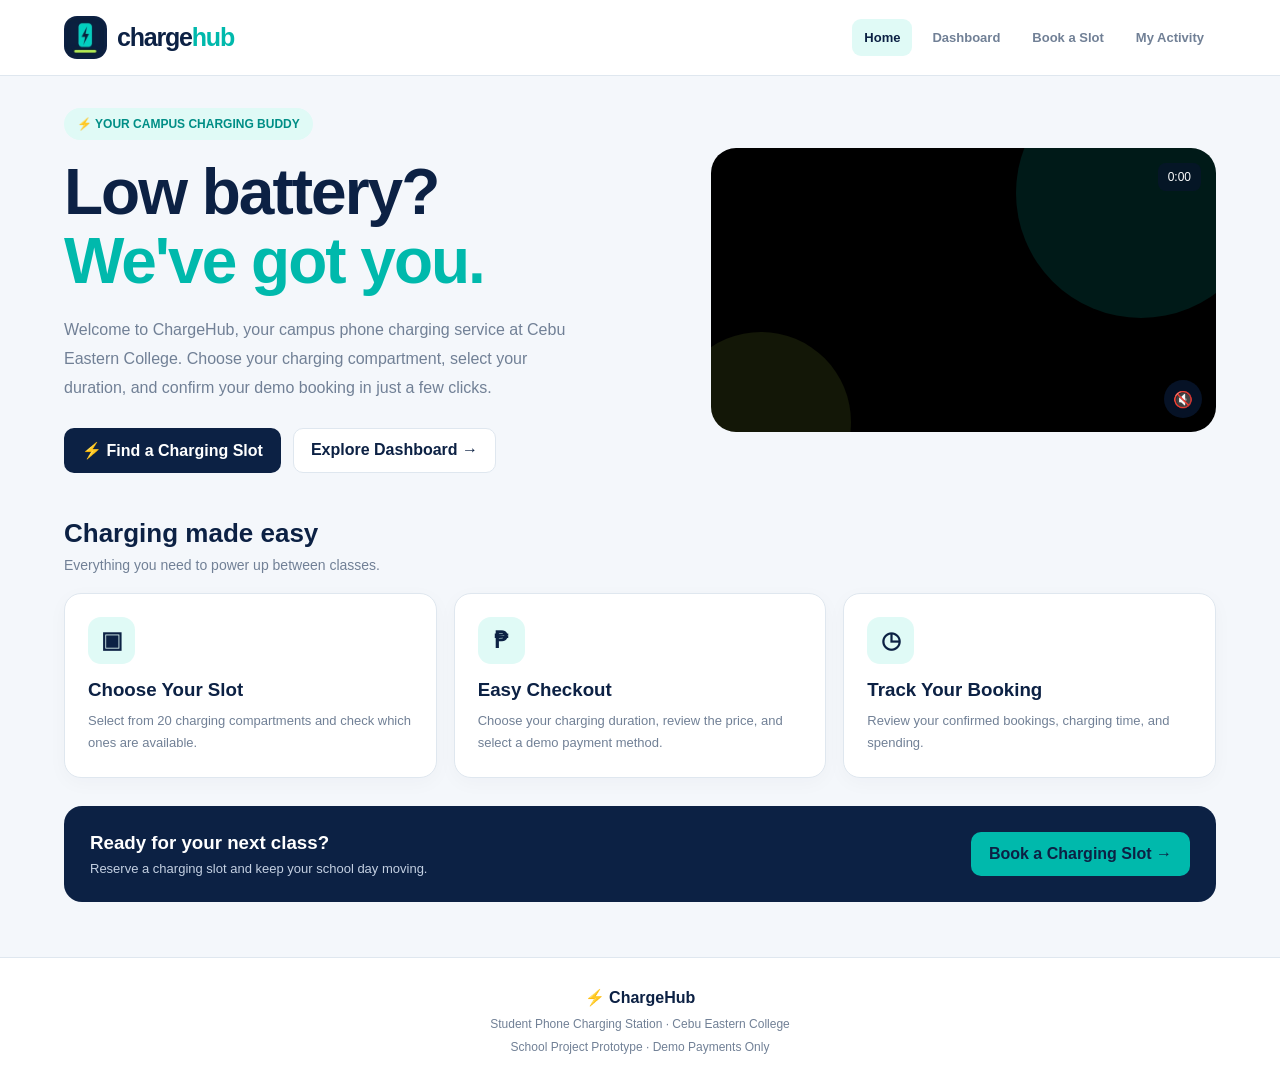
==== commit 799ca5ec: "Add files via upload updated main and html file" ====
--- a/index.html
+++ b/index.html
@@ -6,6 +6,7 @@
     <title>ChargeHub | CEC</title>
 
     <link rel="icon" type="image/png" href="chargehub-logo.png">
+    <link rel="apple-touch-icon" href="chargehub-logo.png">
     <link rel="stylesheet" href="https://pyscript.net/releases/2024.1.1/core.css">
     <script type="module" src="https://pyscript.net/releases/2024.1.1/core.js"></script>
 
@@ -238,6 +239,12 @@
             background: #C8F34A18;
             bottom: -80px;
             left: -40px;
+        }
+
+        .hero-art.hero-video {
+            aspect-ratio: 16 / 9;
+            min-height: 0;
+            background: #000;
         }
 
         .hero-video video {
@@ -778,12 +785,23 @@
                 font-size: 12px;
             }
         }
+
+        .music-toggle {
+            border: 0;
+            border-radius: 50%;
+            background: var(--navy);
+            color: #fff;
+            width: 40px;
+            height: 40px;
+            font-size: 16px;
+            flex-shrink: 0;
+        }
     </style>
 </head>
 
 <body>
     <audio id="joyfulMusic" loop preload="auto">
-        <source src="Chargehubbg.mp3" type="audio/mp3">
+        <source src="Chargehubbg.mp3" type="audio/mpeg">
     </audio>
 
     <header>
@@ -842,29 +860,9 @@
                     <div class="ad-timer" id="adTimer">0:00</div>
 
                     <div class="ad-mute-container">
-                        <button type="button" id="musicToggle" aria-label="Turn sound on">
+                        <button type="button" id="musicToggle" class="music-toggle" aria-label="Turn music on">
                             🔇
                         </button>
-                    </div>
-
-                    <div class="phone">
-                        <div class="phone-top">
-                            <span>9:41</span>
-                            <span>● ● ●</span>
-                        </div>
-
-                        <div class="battery">
-                            <div class="battery-fill"></div>
-                            <div class="bolt">ϟ</div>
-                        </div>
-
-                        <strong>78%</strong>
-                        <small>Powering your day</small>
-                    </div>
-
-                    <div class="float-card float-two">
-                        ✓ Easy booking
-                        <strong>Quick and simple</strong>
                     </div>
                 </div>
             </div>
